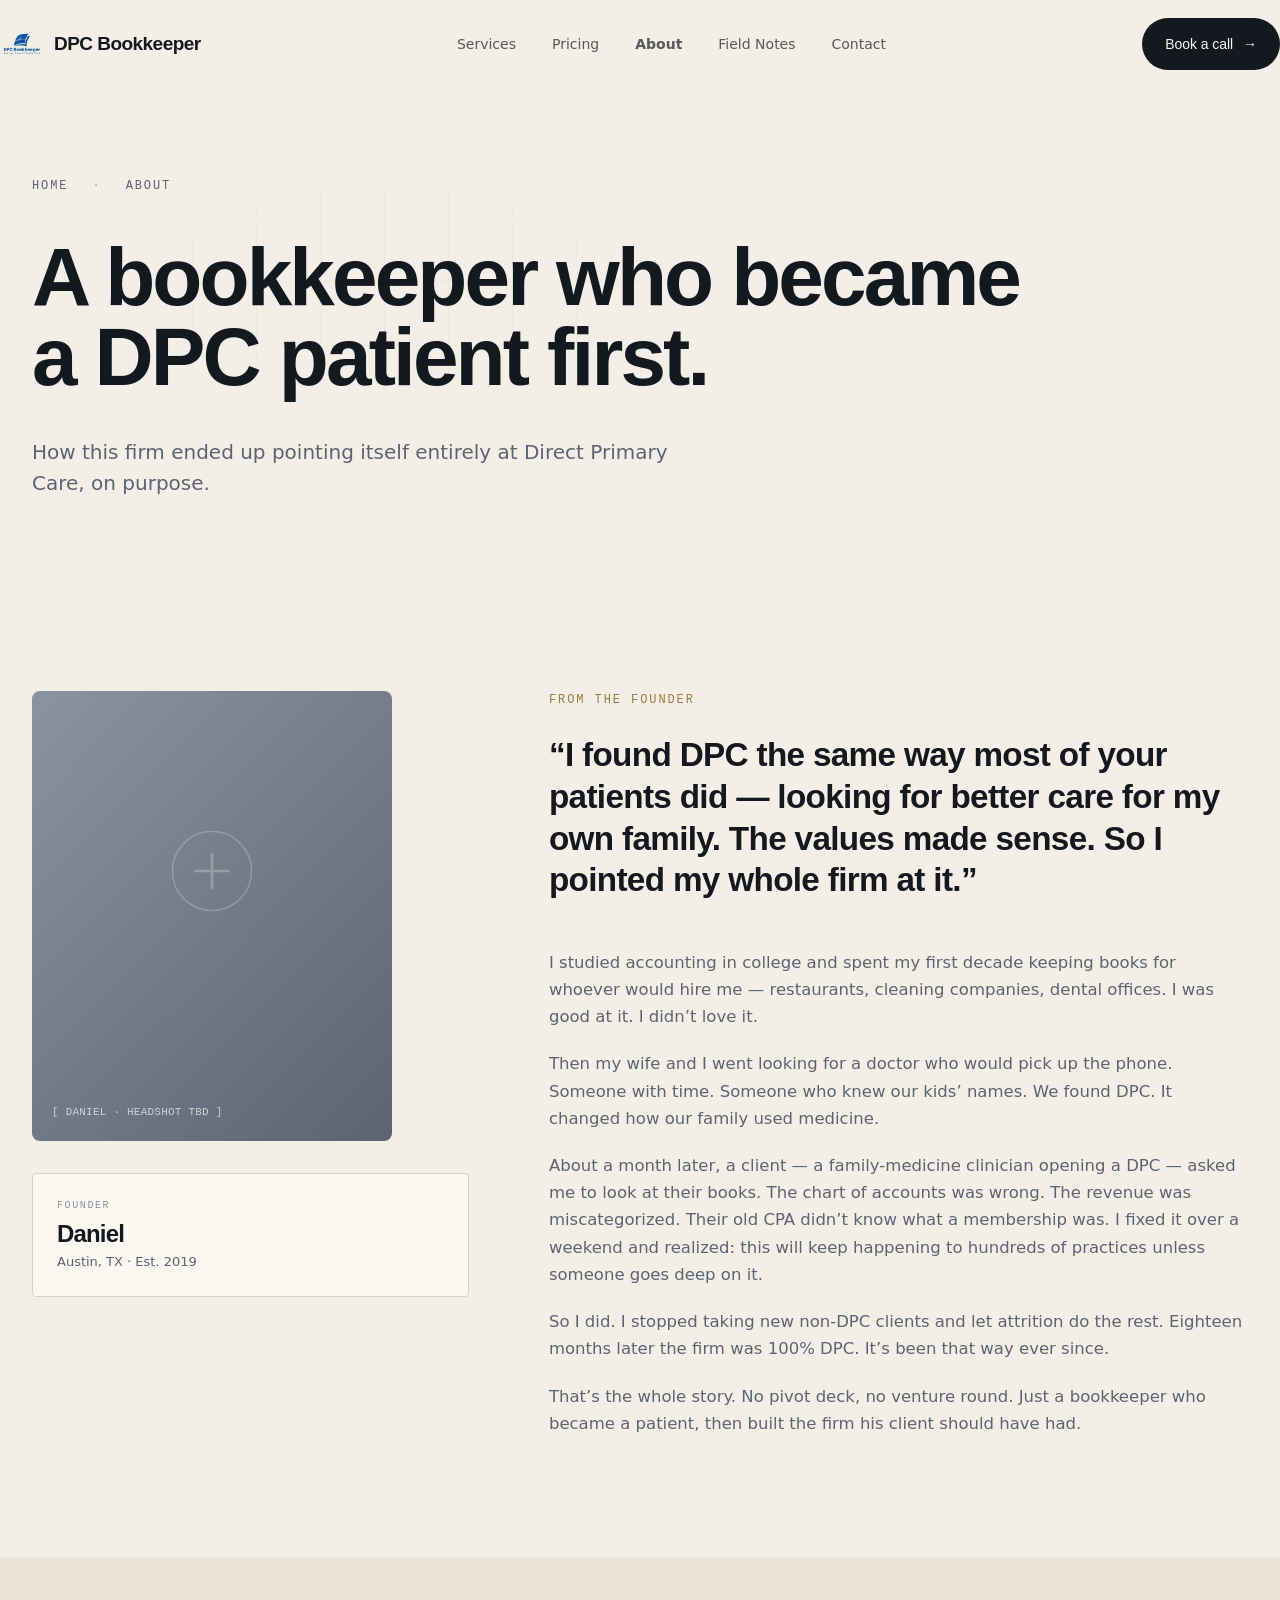
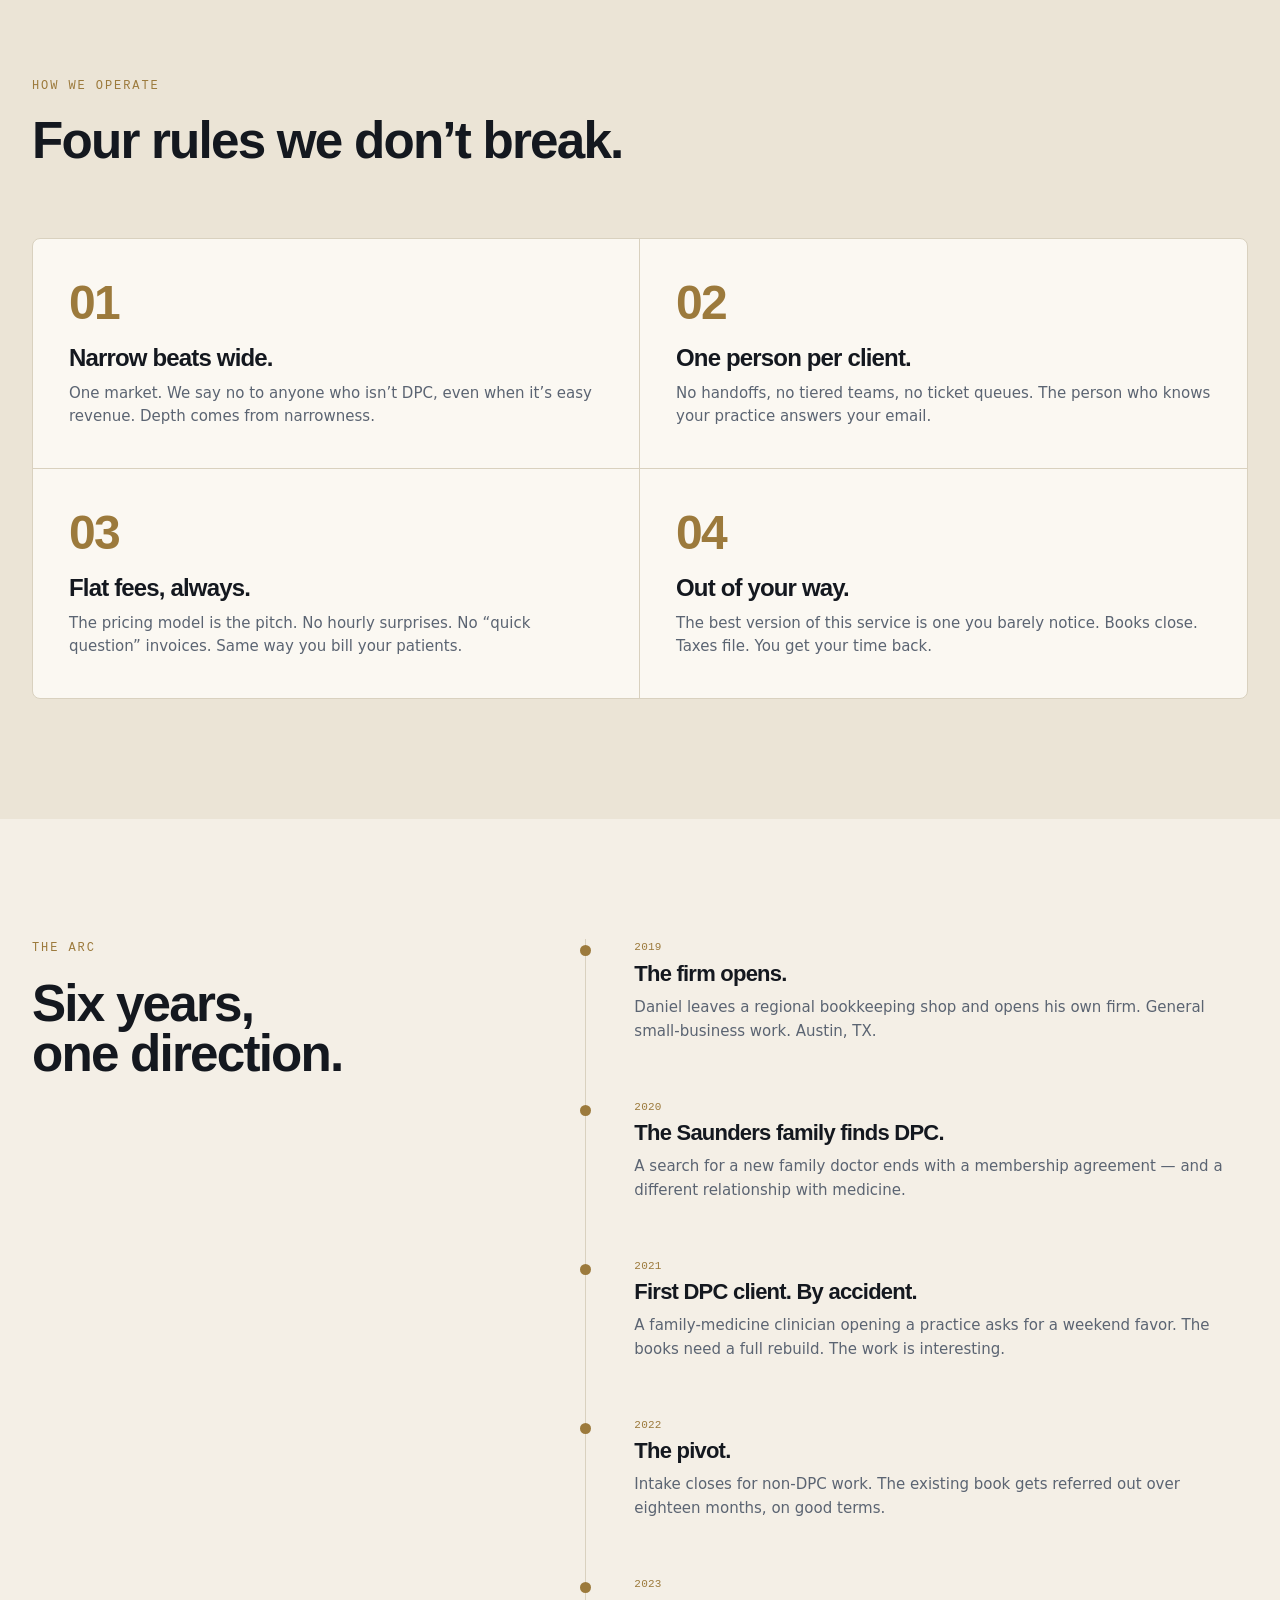
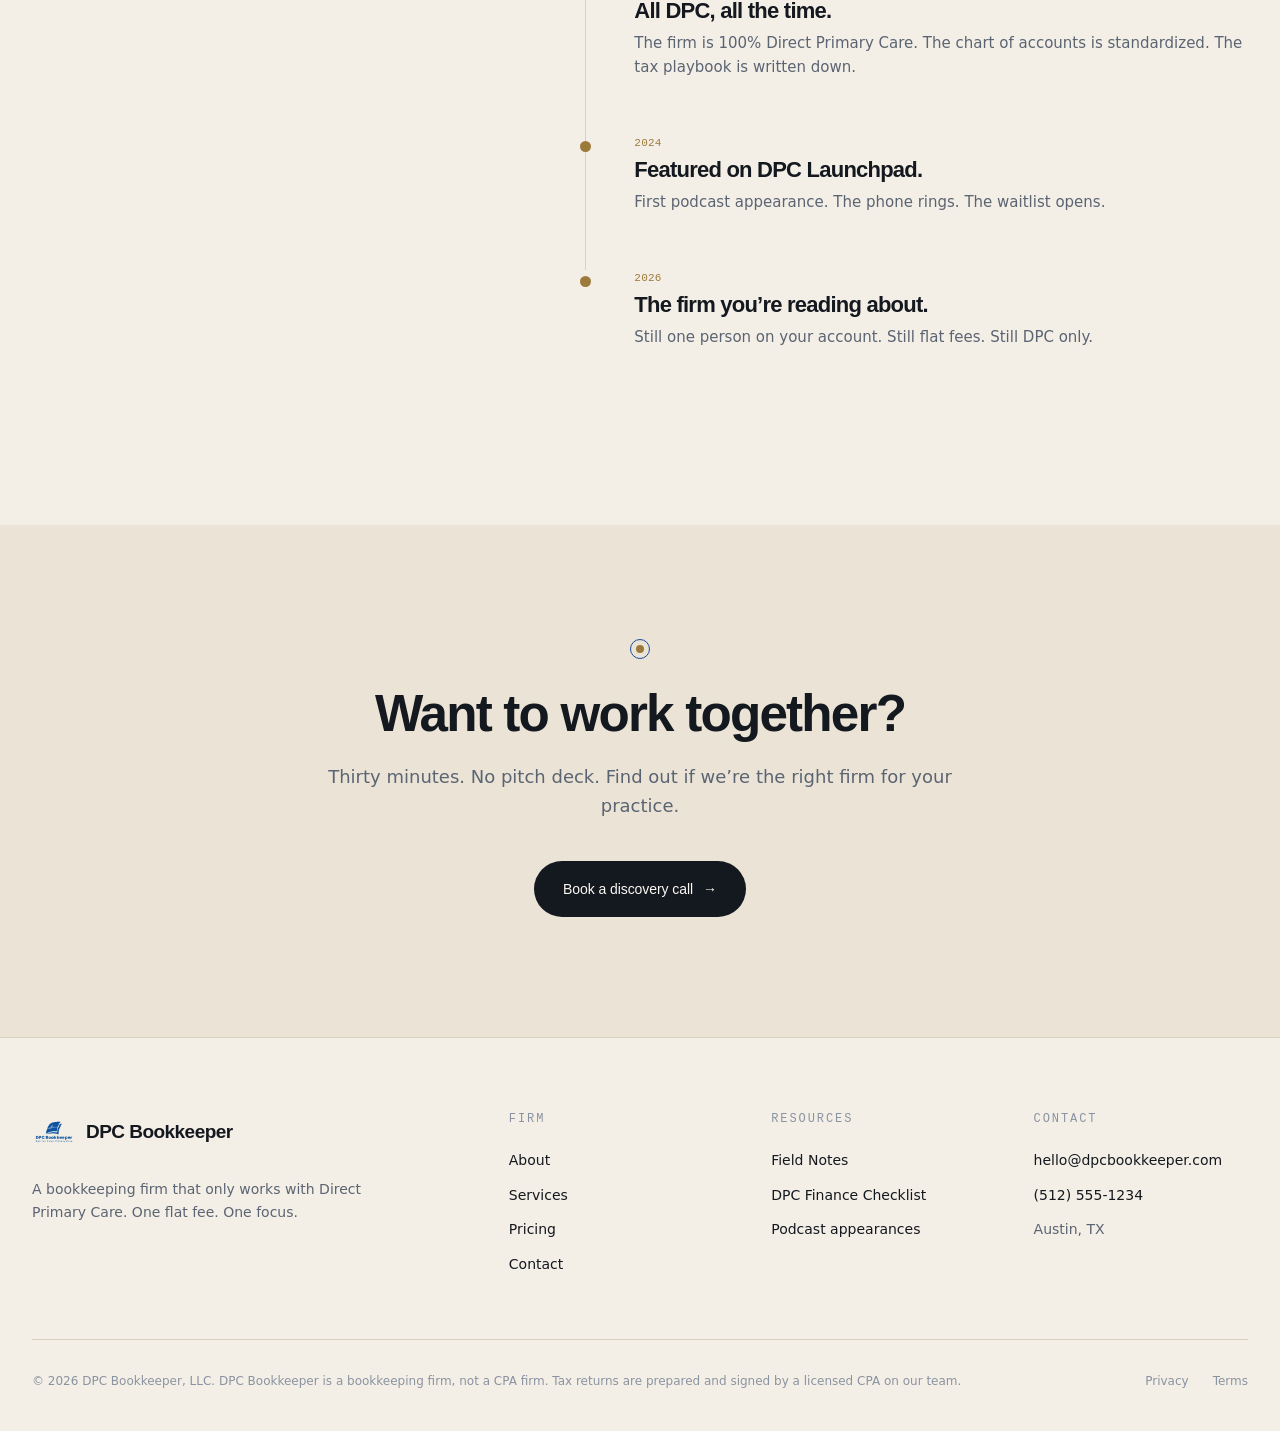
==== about.html @ 76f08635 "Add DPC Bookkeeper static site from Claude Design handoff Implements the design bundle for DPC Bookk" ====
<!DOCTYPE html>
<html lang="en">
<head>
<meta charset="UTF-8" />
<meta name="viewport" content="width=device-width, initial-scale=1" />
<title>About &middot; DPC Bookkeeper</title>
<link rel="stylesheet" href="styles.css?v=4" />
<link rel="icon" type="image/svg+xml" href="assets/favicon.svg" />
<style>
  .hero-grid-bg { position: absolute; inset: 0; background-image: linear-gradient(var(--safe-rule) 1px, transparent 1px), linear-gradient(90deg, var(--safe-rule) 1px, transparent 1px); background-size: 64px 64px; mask-image: radial-gradient(ellipse 60% 70% at 30% 40%, #000 0%, transparent 70%); -webkit-mask-image: radial-gradient(ellipse 60% 70% at 30% 40%, #000 0%, transparent 70%); opacity: .3; pointer-events: none; }
  .pulse-dot { display: inline-block; width: 8px; height: 8px; border-radius: 50%; background: #1D4DA0; position: relative; }
  .pulse-dot::after { content: ""; position: absolute; inset: -6px; border-radius: 50%; border: 1px solid #1D4DA0; animation: pulse 2.2s ease-out infinite; }
  @keyframes pulse { 0% { transform: scale(.5); opacity: 1; } 100% { transform: scale(1.6); opacity: 0; } }
  .portrait { aspect-ratio: 4/5; background: linear-gradient(135deg, #8A93A1 0%, #5B6472 100%); border-radius: var(--radius-md); position: relative; overflow: hidden; }
  .timeline-item { position: relative; padding-left: 48px; padding-bottom: 56px; border-left: 1px solid var(--safe-rule); }
  .timeline-item::before { content: ""; position: absolute; left: -6px; top: 6px; width: 11px; height: 11px; border-radius: 50%; background: var(--safe-brass); }
  .timeline-item:last-child { border-left: 1px solid transparent; }
  .float-slow { animation: floatSlow 8s ease-in-out infinite; }
  @keyframes floatSlow { 0%,100% { transform: translateY(0); } 50% { transform: translateY(-8px); } }
</style>
</head>
<body class="safe">
<div class="scroll-progress"></div>
<nav class="nav">
  <div class="container nav-inner">
    <a href="index.html" class="nav-logo">
      <img src="assets/logo-full-blue-transparent.png" alt="DPC Bookkeeper" style="width: 44px; height: 44px;" />
      <span style="font-size: 19px;">DPC Bookkeeper</span>
    </a>
    <div class="nav-links">
      <a href="services.html">Services</a>
      <a href="pricing.html">Pricing</a>
      <a href="about.html" style="color: var(--safe-ink); font-weight: 800;">About</a>
      <a href="blog.html">Field Notes</a>
      <a href="contact.html">Contact</a>
    </div>
    <a href="contact.html" class="btn btn-primary">Book a call<span class="arrow">&rarr;</span></a>
  </div>
</nav>

<section style="padding: 88px 0 72px; position: relative; overflow: hidden;">
  <div class="hero-grid-bg"></div>
  <div class="container" style="position: relative;">
    <div class="eyebrow fg-muted fade-up" style="margin-bottom: 40px; display: flex; gap: 14px; flex-wrap: wrap;">
      <a href="index.html">Home</a><span class="divider-dot"></span><span>About</span>
    </div>
    <h1 class="display fade-up d1" style="max-width: 1100px;">
      A bookkeeper who became<br/>
      a DPC patient first.
    </h1>
    <p class="fade-up d2 fg-muted" style="font-size: 20px; line-height: 1.55; margin-top: 40px; max-width: 640px;">
      How this firm ended up pointing itself entirely at Direct Primary Care, on purpose.
    </p>
  </div>
</section>

<!-- FOUNDER STORY -->
<section class="section">
  <div class="container">
    <div style="display: grid; grid-template-columns: 1fr 1.6fr; gap: 80px; align-items: start;">
      <div>
        <div class="portrait float-slow" style="max-width: 360px;">
          <svg viewBox="0 0 200 250" style="position: absolute; inset: 0; width: 100%; height: 100%; opacity: 0.3;">
            <path d="M100 90 L100 110 M90 100 L110 100" stroke="#EBE4D6" stroke-width="1.5"/>
            <circle cx="100" cy="100" r="22" fill="none" stroke="#EBE4D6" stroke-width="0.8"/>
          </svg>
          <div class="mono" style="position: absolute; bottom: 20px; left: 20px; color: var(--safe-paper); opacity: 0.7; font-size: 11px;">[ DANIEL &middot; HEADSHOT TBD ]</div>
        </div>
        <div style="margin-top: 32px; padding: 24px; background: var(--safe-paper); border: 1px solid var(--safe-rule); border-radius: var(--radius-sm);">
          <div class="mono fg-faint" style="font-size: 10px; letter-spacing: 0.16em; margin-bottom: 8px;">FOUNDER</div>
          <div class="display" style="font-size: 24px;">Daniel</div>
          <div class="fg-muted" style="font-size: 13px; margin-top: 6px;">Austin, TX &middot; Est. 2019</div>
        </div>
      </div>
      <div>
        <div class="eyebrow fg-brass" style="margin-bottom: 24px;">FROM THE FOUNDER</div>
        <p class="display" style="font-size: clamp(26px, 2.6vw, 36px); line-height: 1.25; letter-spacing: -0.02em;">
          &ldquo;I found DPC the same way most of your patients did &mdash; looking for better care for my own family. The values made sense. So I pointed my whole firm at it.&rdquo;
        </p>
        <div style="margin-top: 48px; font-size: 16.5px; line-height: 1.65; color: var(--safe-ink-3);">
          <p>I studied accounting in college and spent my first decade keeping books for whoever would hire me &mdash; restaurants, cleaning companies, dental offices. I was good at it. I didn&rsquo;t love it.</p>
          <p style="margin-top: 20px;">Then my wife and I went looking for a doctor who would pick up the phone. Someone with time. Someone who knew our kids&rsquo; names. We found DPC. It changed how our family used medicine.</p>
          <p style="margin-top: 20px;">About a month later, a client &mdash; a family-medicine clinician opening a DPC &mdash; asked me to look at their books. The chart of accounts was wrong. The revenue was miscategorized. Their old CPA didn&rsquo;t know what a membership was. I fixed it over a weekend and realized: this will keep happening to hundreds of practices unless someone goes deep on it.</p>
          <p style="margin-top: 20px;">So I did. I stopped taking new non-DPC clients and let attrition do the rest. Eighteen months later the firm was 100% DPC. It&rsquo;s been that way ever since.</p>
          <p style="margin-top: 20px;">That&rsquo;s the whole story. No pivot deck, no venture round. Just a bookkeeper who became a patient, then built the firm his client should have had.</p>
        </div>
      </div>
    </div>
  </div>
</section>

<!-- VALUES -->
<section class="section bg-alt">
  <div class="container">
    <div style="margin-bottom: 72px;">
      <div class="eyebrow fg-brass" style="margin-bottom: 20px;">HOW WE OPERATE</div>
      <h2 class="display" style="max-width: 840px;">Four rules we don&rsquo;t break.</h2>
    </div>
    <div style="display: grid; grid-template-columns: repeat(2, 1fr); gap: 0; border: 1px solid var(--safe-rule); border-radius: var(--radius-md); overflow: hidden; background: var(--safe-paper);">
      <div style="padding: 40px 36px; border-right: 1px solid var(--safe-rule); border-bottom: 1px solid var(--safe-rule);">
        <div class="display" style="font-size: 48px; color: var(--safe-brass);">01</div>
        <h3 class="display" style="font-size: 24px; margin-top: 20px;">Narrow beats wide.</h3>
        <p class="fg-muted" style="font-size: 15px; margin-top: 12px; line-height: 1.55;">One market. We say no to anyone who isn&rsquo;t DPC, even when it&rsquo;s easy revenue. Depth comes from narrowness.</p>
      </div>
      <div style="padding: 40px 36px; border-bottom: 1px solid var(--safe-rule);">
        <div class="display" style="font-size: 48px; color: var(--safe-brass);">02</div>
        <h3 class="display" style="font-size: 24px; margin-top: 20px;">One person per client.</h3>
        <p class="fg-muted" style="font-size: 15px; margin-top: 12px; line-height: 1.55;">No handoffs, no tiered teams, no ticket queues. The person who knows your practice answers your email.</p>
      </div>
      <div style="padding: 40px 36px; border-right: 1px solid var(--safe-rule);">
        <div class="display" style="font-size: 48px; color: var(--safe-brass);">03</div>
        <h3 class="display" style="font-size: 24px; margin-top: 20px;">Flat fees, always.</h3>
        <p class="fg-muted" style="font-size: 15px; margin-top: 12px; line-height: 1.55;">The pricing model is the pitch. No hourly surprises. No &ldquo;quick question&rdquo; invoices. Same way you bill your patients.</p>
      </div>
      <div style="padding: 40px 36px;">
        <div class="display" style="font-size: 48px; color: var(--safe-brass);">04</div>
        <h3 class="display" style="font-size: 24px; margin-top: 20px;">Out of your way.</h3>
        <p class="fg-muted" style="font-size: 15px; margin-top: 12px; line-height: 1.55;">The best version of this service is one you barely notice. Books close. Taxes file. You get your time back.</p>
      </div>
    </div>
  </div>
</section>

<!-- TIMELINE -->
<section class="section">
  <div class="container">
    <div style="display: grid; grid-template-columns: 1fr 1.4fr; gap: 80px; align-items: start;">
      <div>
        <div class="eyebrow fg-brass" style="margin-bottom: 20px;">THE ARC</div>
        <h2 class="display">Six years,<br/>one direction.</h2>
      </div>
      <div>
        <div class="timeline-item">
          <div class="mono fg-brass" style="font-size: 11px;">2019</div>
          <h3 class="display" style="font-size: 22px; margin-top: 6px;">The firm opens.</h3>
          <p class="fg-muted" style="font-size: 15px; margin-top: 10px;">Daniel leaves a regional bookkeeping shop and opens his own firm. General small-business work. Austin, TX.</p>
        </div>
        <div class="timeline-item">
          <div class="mono fg-brass" style="font-size: 11px;">2020</div>
          <h3 class="display" style="font-size: 22px; margin-top: 6px;">The Saunders family finds DPC.</h3>
          <p class="fg-muted" style="font-size: 15px; margin-top: 10px;">A search for a new family doctor ends with a membership agreement &mdash; and a different relationship with medicine.</p>
        </div>
        <div class="timeline-item">
          <div class="mono fg-brass" style="font-size: 11px;">2021</div>
          <h3 class="display" style="font-size: 22px; margin-top: 6px;">First DPC client. By accident.</h3>
          <p class="fg-muted" style="font-size: 15px; margin-top: 10px;">A family-medicine clinician opening a practice asks for a weekend favor. The books need a full rebuild. The work is interesting.</p>
        </div>
        <div class="timeline-item">
          <div class="mono fg-brass" style="font-size: 11px;">2022</div>
          <h3 class="display" style="font-size: 22px; margin-top: 6px;">The pivot.</h3>
          <p class="fg-muted" style="font-size: 15px; margin-top: 10px;">Intake closes for non-DPC work. The existing book gets referred out over eighteen months, on good terms.</p>
        </div>
        <div class="timeline-item">
          <div class="mono fg-brass" style="font-size: 11px;">2023</div>
          <h3 class="display" style="font-size: 22px; margin-top: 6px;">All DPC, all the time.</h3>
          <p class="fg-muted" style="font-size: 15px; margin-top: 10px;">The firm is 100% Direct Primary Care. The chart of accounts is standardized. The tax playbook is written down.</p>
        </div>
        <div class="timeline-item">
          <div class="mono fg-brass" style="font-size: 11px;">2024</div>
          <h3 class="display" style="font-size: 22px; margin-top: 6px;">Featured on DPC Launchpad.</h3>
          <p class="fg-muted" style="font-size: 15px; margin-top: 10px;">First podcast appearance. The phone rings. The waitlist opens.</p>
        </div>
        <div class="timeline-item">
          <div class="mono fg-brass" style="font-size: 11px;">2026</div>
          <h3 class="display" style="font-size: 22px; margin-top: 6px;">The firm you&rsquo;re reading about.</h3>
          <p class="fg-muted" style="font-size: 15px; margin-top: 10px;">Still one person on your account. Still flat fees. Still DPC only.</p>
        </div>
      </div>
    </div>
  </div>
</section>

<!-- CTA -->
<section class="section bg-alt">
  <div class="container" style="text-align: center; max-width: 760px; margin: 0 auto;">
    <div class="pulse-dot" style="background: var(--safe-brass); margin: 0 auto 28px;"></div>
    <h2 class="display">Want to work together?</h2>
    <p class="fg-muted" style="font-size: 18px; margin-top: 24px;">Thirty minutes. No pitch deck. Find out if we&rsquo;re the right firm for your practice.</p>
    <div style="margin-top: 40px;"><a href="contact.html" class="btn btn-primary" style="padding: 16px 28px;">Book a discovery call<span class="arrow">&rarr;</span></a></div>
  </div>
</section>

<footer class="footer">
  <div class="container">
    <div style="display: grid; grid-template-columns: 2fr 1fr 1fr 1fr; gap: 48px; margin-bottom: 64px;">
      <div>
        <div class="nav-logo" style="margin-bottom: 24px;"><img src="assets/logo-full-blue-transparent.png" alt="" style="width: 44px; height: 44px;" /><span style="font-size: 19px;">DPC Bookkeeper</span></div>
        <p class="fg-muted" style="max-width: 360px; font-size: 14px;">A bookkeeping firm that only works with Direct Primary Care. One flat fee. One focus.</p>
      </div>
      <div><div class="eyebrow fg-faint" style="margin-bottom: 20px;">FIRM</div><div class="stack gap-12" style="font-size: 14px;"><a href="about.html">About</a><a href="services.html">Services</a><a href="pricing.html">Pricing</a><a href="contact.html">Contact</a></div></div>
      <div><div class="eyebrow fg-faint" style="margin-bottom: 20px;">RESOURCES</div><div class="stack gap-12" style="font-size: 14px;"><a href="blog.html">Field Notes</a><a href="index.html#lead-magnet">DPC Finance Checklist</a><a href="#">Podcast appearances</a></div></div>
      <div><div class="eyebrow fg-faint" style="margin-bottom: 20px;">CONTACT</div><div class="stack gap-12" style="font-size: 14px;"><a href="mailto:hello@dpcbookkeeper.com">hello@dpcbookkeeper.com</a><a href="tel:+15125551234">(512) 555-1234</a><span class="fg-muted">Austin, TX</span></div></div>
    </div>
    <div style="display: flex; justify-content: space-between; padding-top: 32px; border-top: 1px solid var(--safe-rule); font-size: 12px; flex-wrap: wrap; gap: 16px;" class="fg-faint">
      <div>&copy; 2026 DPC Bookkeeper, LLC. DPC Bookkeeper is a bookkeeping firm, not a CPA firm. Tax returns are prepared and signed by a licensed CPA on our team.</div>
      <div class="row gap-24"><a href="#">Privacy</a><a href="#">Terms</a></div>
    </div>
  </div>
</footer>
<script src="site.js"></script>
</body>
</html>
---- styles.css ----
/* =========================================================
   DPC Bookkeeper — shared styles
   Two themes: .safe (cream + ink) and .bold (dark + brass)
   ========================================================= */

@font-face {
  font-family: 'Poppins';
  src: url('fonts/Poppins-Regular.ttf') format('truetype');
  font-weight: 400;
  font-style: normal;
  font-display: swap;
}
@font-face {
  font-family: 'Poppins';
  src: url('fonts/Poppins-ExtraBold.ttf') format('truetype');
  font-weight: 800;
  font-style: normal;
  font-display: swap;
}

@import url('https://fonts.googleapis.com/css2?family=Fraunces:ital,opsz,wght@0,9..144,300..700;1,9..144,300..600&family=JetBrains+Mono:wght@400;500&display=swap');

:root {
  /* ---- SAFE (cream & ink) ---- */
  --safe-bg:        #F4EFE6;
  --safe-bg-alt:    #EBE4D6;
  --safe-paper:     #FBF8F2;
  --safe-ink:       #14181F;
  --safe-ink-2:     #2D3440;
  --safe-ink-3:     #5B6472;
  --safe-ink-4:     #8A93A1;
  --safe-rule:      #D9D1BF;
  --safe-brass:     #9C7A3C;
  --safe-brass-dk:  #7B5E2A;
  --safe-blue:      #1D4DA0;   /* logo blue, used sparingly */

  /* ---- BOLD (dark ink + brass) ---- */
  --bold-bg:        #0E1117;
  --bold-bg-alt:    #161A22;
  --bold-paper:     #1C212B;
  --bold-fg:        #EDE8DC;
  --bold-fg-2:      #B9B2A0;
  --bold-fg-3:      #7A7568;
  --bold-fg-4:      #4A4739;
  --bold-rule:      #2A2F3A;
  --bold-brass:     #C9A961;
  --bold-brass-br:  #E0C989;

  --radius-sm: 4px;
  --radius-md: 8px;
  --radius-lg: 14px;

  --shadow-sm: 0 2px 8px rgba(20, 24, 31, 0.06);
  --shadow-md: 0 8px 24px rgba(20, 24, 31, 0.08);
  --shadow-lg: 0 20px 60px rgba(20, 24, 31, 0.12);

  --ease: cubic-bezier(.22, .61, .36, 1);
}

/* ---------- Reset ---------- */
*, *::before, *::after { box-sizing: border-box; }
html, body { margin: 0; padding: 0; }
html { scroll-behavior: smooth; }
body {
  font-family: 'Poppins', ui-sans-serif, system-ui, -apple-system, sans-serif;
  font-weight: 400;
  font-size: 16px;
  line-height: 1.6;
  -webkit-font-smoothing: antialiased;
  -moz-osx-font-smoothing: grayscale;
  text-rendering: optimizeLegibility;
}
img { max-width: 100%; display: block; }
button { font: inherit; cursor: pointer; border: none; background: none; color: inherit; }
a { color: inherit; text-decoration: none; }

/* ---------- Themes ---------- */
body.safe { background: var(--safe-bg); color: var(--safe-ink); }
.safe .bg-paper { background: var(--safe-paper); }
.safe .bg-alt   { background: var(--safe-bg-alt); }
.safe .bg-ink   { background: var(--safe-ink); color: var(--safe-paper); }
.safe .fg-muted { color: var(--safe-ink-3); }
.safe .fg-faint { color: var(--safe-ink-4); }
.safe .fg-brass { color: var(--safe-brass); }
.safe .fg-blue  { color: var(--safe-blue); }
.safe .rule { border-color: var(--safe-rule); }
.safe hr { border: none; border-top: 1px solid var(--safe-rule); margin: 0; }

body.bold { background: var(--bold-bg); color: var(--bold-fg); }
.bold .bg-paper { background: var(--bold-paper); }
.bold .bg-alt   { background: var(--bold-bg-alt); }
.bold .bg-ink   { background: var(--bold-fg); color: var(--bold-bg); }
.bold .fg-muted { color: var(--bold-fg-2); }
.bold .fg-faint { color: var(--bold-fg-3); }
.bold .fg-brass { color: var(--bold-brass); }
.bold .rule { border-color: var(--bold-rule); }
.bold hr { border: none; border-top: 1px solid var(--bold-rule); margin: 0; }

/* ---------- Typography ---------- */
.display {
  font-family: 'Poppins', sans-serif;
  font-weight: 800;
  letter-spacing: -0.035em;
  line-height: 0.98;
}
.serif-accent {
  font-family: 'Fraunces', Georgia, serif;
  font-weight: 300;
  font-style: italic;
  letter-spacing: -0.02em;
}
.mono {
  font-family: 'JetBrains Mono', ui-monospace, monospace;
  font-weight: 500;
  letter-spacing: 0.02em;
}
.eyebrow {
  font-family: 'JetBrains Mono', ui-monospace, monospace;
  font-weight: 500;
  font-size: 12px;
  letter-spacing: 0.16em;
  text-transform: uppercase;
}

h1, h2, h3, h4, h5 { margin: 0; font-family: 'Poppins', sans-serif; font-weight: 800; letter-spacing: -0.035em; }
h1 { font-size: clamp(48px, 6.4vw, 96px); line-height: 0.95; }
h2 { font-size: clamp(34px, 4vw, 60px); line-height: 1; letter-spacing: -0.03em; }
h3 { font-size: clamp(22px, 2.2vw, 32px); line-height: 1.1; letter-spacing: -0.025em; }
h4 { font-size: 18px; font-weight: 800; letter-spacing: -0.02em; }
h5 { font-size: 14px; font-weight: 800; letter-spacing: -0.01em; text-transform: uppercase; }
p  { margin: 0; }

.italic-accent {
  font-family: 'Fraunces', Georgia, serif;
  font-style: italic;
  font-weight: 300;
  letter-spacing: -0.02em;
}

/* ---------- Layout ---------- */
.container { width: 100%; max-width: 1280px; margin: 0 auto; padding: 0 32px; }
.container-wide { width: 100%; max-width: 1440px; margin: 0 auto; padding: 0 40px; }
.container-narrow { width: 100%; max-width: 800px; margin: 0 auto; padding: 0 32px; }
@media (max-width: 720px) {
  .container, .container-wide, .container-narrow { padding: 0 20px; }
}

/* ---------- Nav ---------- */
.nav {
  position: sticky;
  top: 0;
  z-index: 50;
  backdrop-filter: blur(14px);
  -webkit-backdrop-filter: blur(14px);
  border-bottom: 1px solid transparent;
  transition: background .3s var(--ease), border-color .3s var(--ease);
}
.safe .nav { background: rgba(244, 239, 230, 0.85); }
.bold .nav { background: rgba(14, 17, 23, 0.78); }
.nav.scrolled { border-bottom-color: var(--safe-rule); }
.bold .nav.scrolled { border-bottom-color: var(--bold-rule); }
.nav-inner {
  display: flex;
  align-items: center;
  justify-content: space-between;
  padding: 18px 0;
  gap: 48px;
}
.nav-logo {
  display: flex;
  align-items: center;
  gap: 10px;
  font-family: 'Poppins', sans-serif;
  font-weight: 800;
  font-size: 18px;
  letter-spacing: -0.03em;
  white-space: nowrap;
  flex-shrink: 0;
}
.nav-logo img { width: 32px; height: 32px; object-fit: contain; flex-shrink: 0; }
.nav-links {
  display: flex;
  align-items: center;
  gap: 36px;
  font-size: 14px;
  font-weight: 400;
}
.nav-links a { opacity: 0.7; transition: opacity .2s var(--ease); }
.nav-links a:hover,
.nav-links a.active { opacity: 1; }
@media (max-width: 860px) {
  .nav-links { display: none; }
}

/* ---------- Buttons ---------- */
.btn {
  display: inline-flex;
  align-items: center;
  gap: 10px;
  padding: 14px 22px;
  border-radius: 999px;
  font-family: 'Poppins', sans-serif;
  font-size: 14px;
  font-weight: 400;
  letter-spacing: -0.005em;
  transition: transform .15s var(--ease), background .2s var(--ease), color .2s var(--ease), border-color .2s var(--ease);
  border: 1px solid transparent;
  white-space: nowrap;
}
.btn:active { transform: translateY(1px); }
.btn .arrow { transition: transform .25s var(--ease); display: inline-block; }
.btn:hover .arrow { transform: translateX(4px); }

.safe .btn-primary { background: var(--safe-ink); color: var(--safe-paper); }
.safe .btn-primary:hover { background: var(--safe-ink-2); }
.safe .btn-secondary { border-color: var(--safe-ink); color: var(--safe-ink); }
.safe .btn-secondary:hover { background: var(--safe-ink); color: var(--safe-paper); }
.safe .btn-ghost { color: var(--safe-ink); }
.safe .btn-ghost:hover { background: var(--safe-bg-alt); }
.safe .btn-brass { background: var(--safe-brass); color: var(--safe-paper); }
.safe .btn-brass:hover { background: var(--safe-brass-dk); }

.bold .btn-primary { background: var(--bold-brass); color: var(--bold-bg); }
.bold .btn-primary:hover { background: var(--bold-brass-br); }
.bold .btn-secondary { border-color: var(--bold-fg-2); color: var(--bold-fg); }
.bold .btn-secondary:hover { border-color: var(--bold-brass); color: var(--bold-brass); }
.bold .btn-ghost { color: var(--bold-fg); }
.bold .btn-ghost:hover { background: var(--bold-bg-alt); }

/* ---------- Utility ---------- */
.stack { display: flex; flex-direction: column; }
.row   { display: flex; flex-direction: row; }
.gap-8  { gap: 8px; }
.gap-12 { gap: 12px; }
.gap-16 { gap: 16px; }
.gap-20 { gap: 20px; }
.gap-24 { gap: 24px; }
.gap-32 { gap: 32px; }
.gap-48 { gap: 48px; }
.gap-64 { gap: 64px; }

.section { padding: 120px 0; }
.section-sm { padding: 72px 0; }
@media (max-width: 720px) {
  .section { padding: 72px 0; }
  .section-sm { padding: 48px 0; }
}

.divider-dot::before {
  content: '·';
  margin: 0 10px;
  opacity: .5;
}

/* ---------- Cards ---------- */
.card {
  border-radius: var(--radius-md);
  padding: 28px;
  transition: transform .25s var(--ease), box-shadow .25s var(--ease);
}
.safe .card { background: var(--safe-paper); border: 1px solid var(--safe-rule); }
.safe .card:hover { box-shadow: var(--shadow-md); }
.bold .card { background: var(--bold-bg-alt); border: 1px solid var(--bold-rule); }
.bold .card:hover { border-color: var(--bold-brass); }

/* ---------- Marquee ---------- */
.marquee {
  overflow: hidden;
  mask-image: linear-gradient(90deg, transparent, #000 10%, #000 90%, transparent);
  -webkit-mask-image: linear-gradient(90deg, transparent, #000 10%, #000 90%, transparent);
}
.marquee-track {
  display: flex;
  gap: 64px;
  align-items: center;
  animation: marquee 40s linear infinite;
  width: max-content;
}
@keyframes marquee {
  from { transform: translateX(0); }
  to   { transform: translateX(-50%); }
}

/* ---------- Footer ---------- */
.footer {
  padding: 72px 0 40px;
  border-top: 1px solid;
}
.safe .footer { border-color: var(--safe-rule); background: var(--safe-bg); }
.bold .footer { border-color: var(--bold-rule); background: var(--bold-bg); }

/* ---------- Forms ---------- */
.input {
  width: 100%;
  padding: 14px 16px;
  font: inherit;
  font-family: 'Poppins', sans-serif;
  font-size: 15px;
  font-weight: 400;
  border-radius: var(--radius-sm);
  border: 1px solid;
  background: transparent;
  transition: border-color .2s var(--ease);
}
.safe .input { border-color: var(--safe-rule); color: var(--safe-ink); }
.safe .input:focus { outline: none; border-color: var(--safe-ink); }
.bold .input { border-color: var(--bold-rule); color: var(--bold-fg); }
.bold .input:focus { outline: none; border-color: var(--bold-brass); }

/* ---------- Scroll progress ---------- */
.scroll-progress {
  position: fixed;
  top: 0; left: 0;
  height: 2px;
  background: var(--safe-brass);
  width: 0;
  z-index: 100;
}
.bold .scroll-progress { background: var(--bold-brass); }

/* ---------- Tiny fade-up (CSS-driven, no JS) ---------- */
.fade-up {
  animation: fadeUp .9s var(--ease) both;
}
.fade-up.d1 { animation-delay: .08s; }
.fade-up.d2 { animation-delay: .16s; }
.fade-up.d3 { animation-delay: .24s; }
.fade-up.d4 { animation-delay: .32s; }
@keyframes fadeUp {
  from { opacity: 0; transform: translateY(12px); }
  to   { opacity: 1; transform: none; }
}

/* ---------- Pills ---------- */
.pill {
  display: inline-flex;
  align-items: center;
  gap: 8px;
  padding: 6px 12px;
  border-radius: 999px;
  font-size: 12px;
  font-weight: 400;
  letter-spacing: 0;
}
.safe .pill { background: var(--safe-bg-alt); color: var(--safe-ink-2); }
.bold .pill { background: var(--bold-bg-alt); color: var(--bold-fg-2); border: 1px solid var(--bold-rule); }
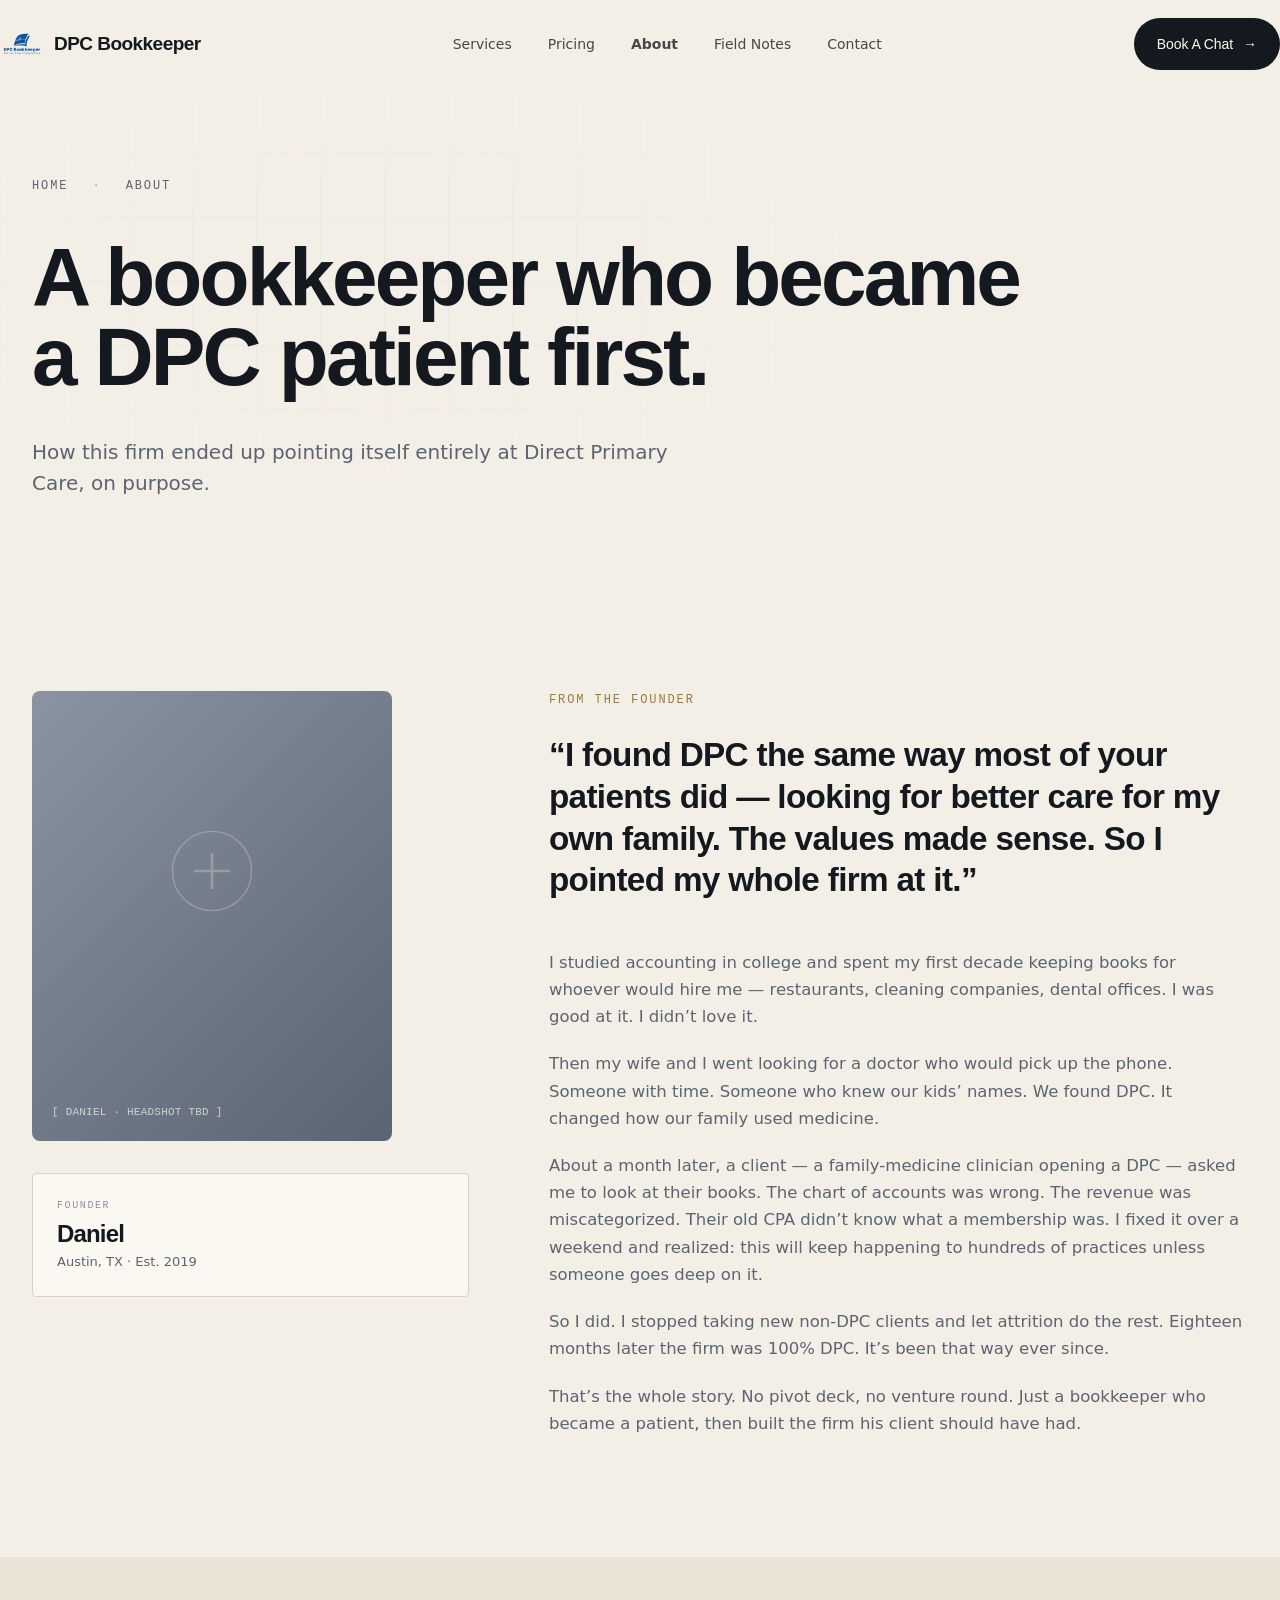
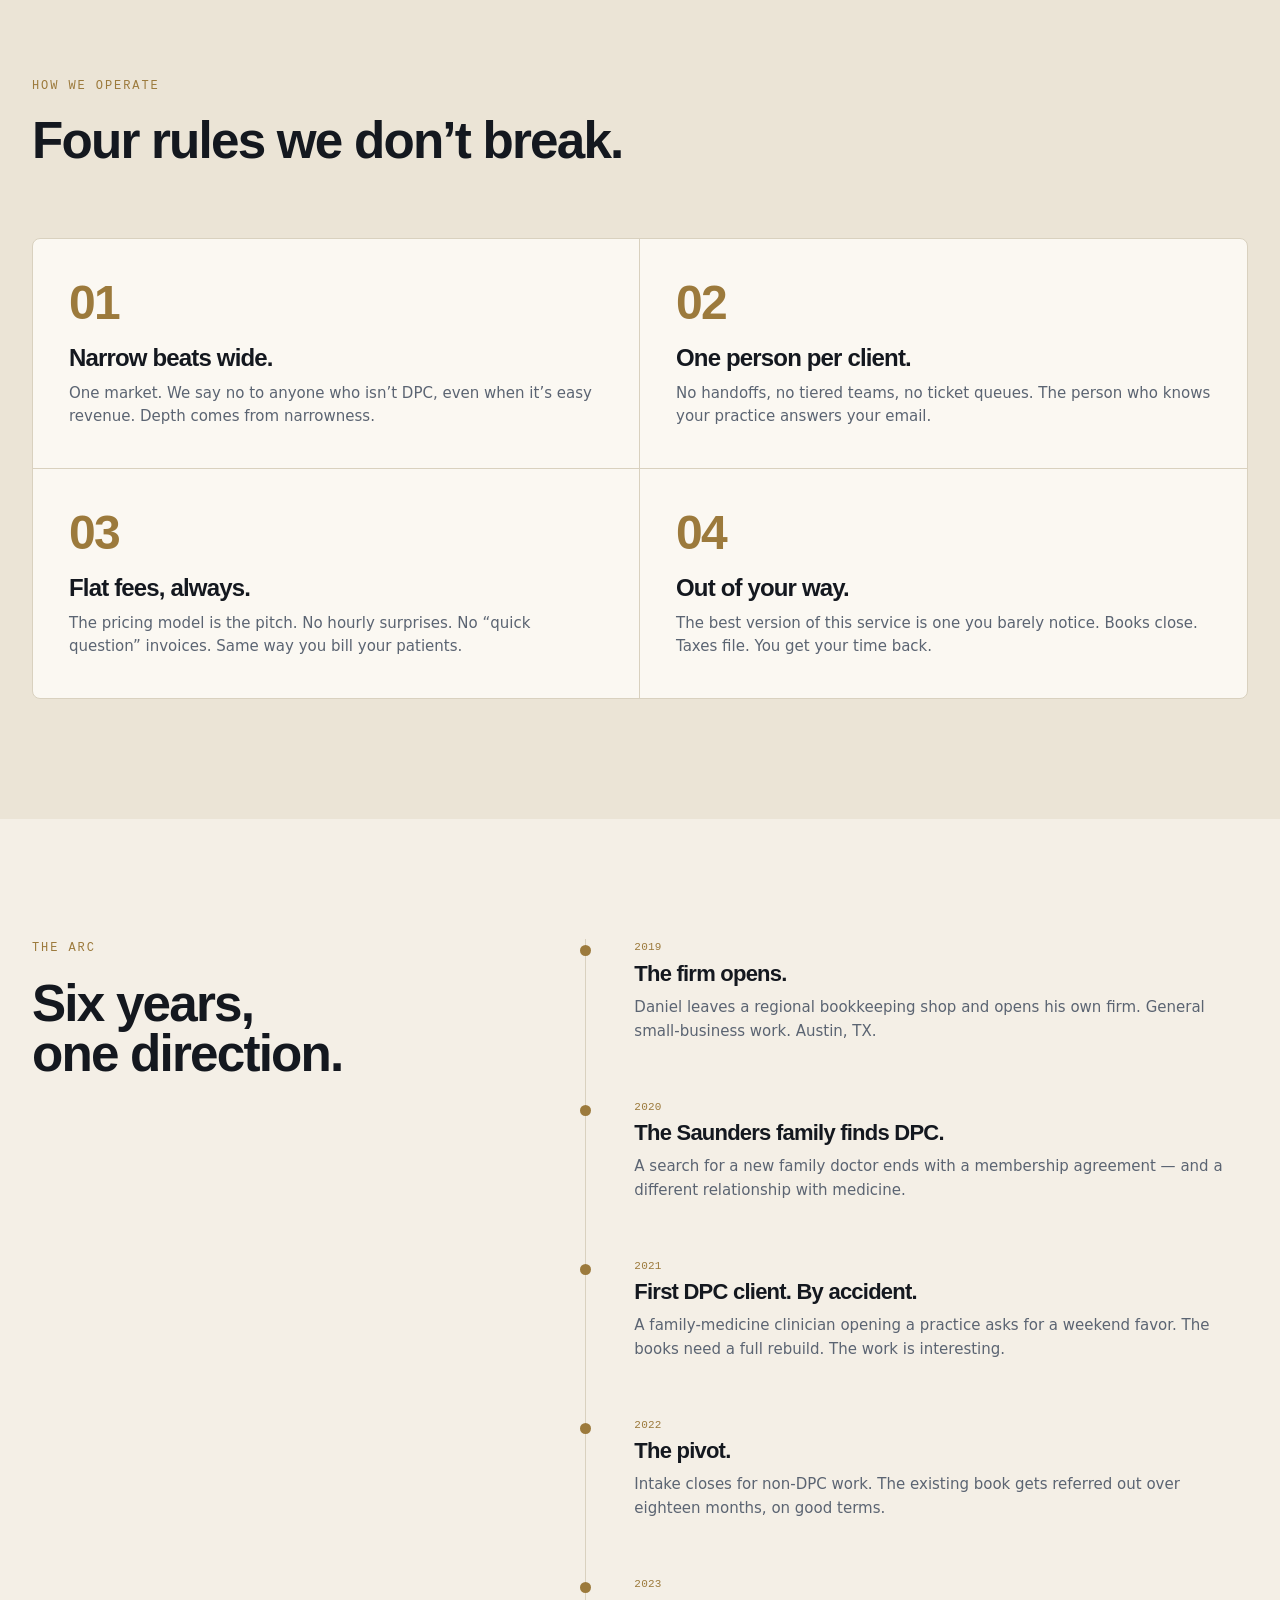
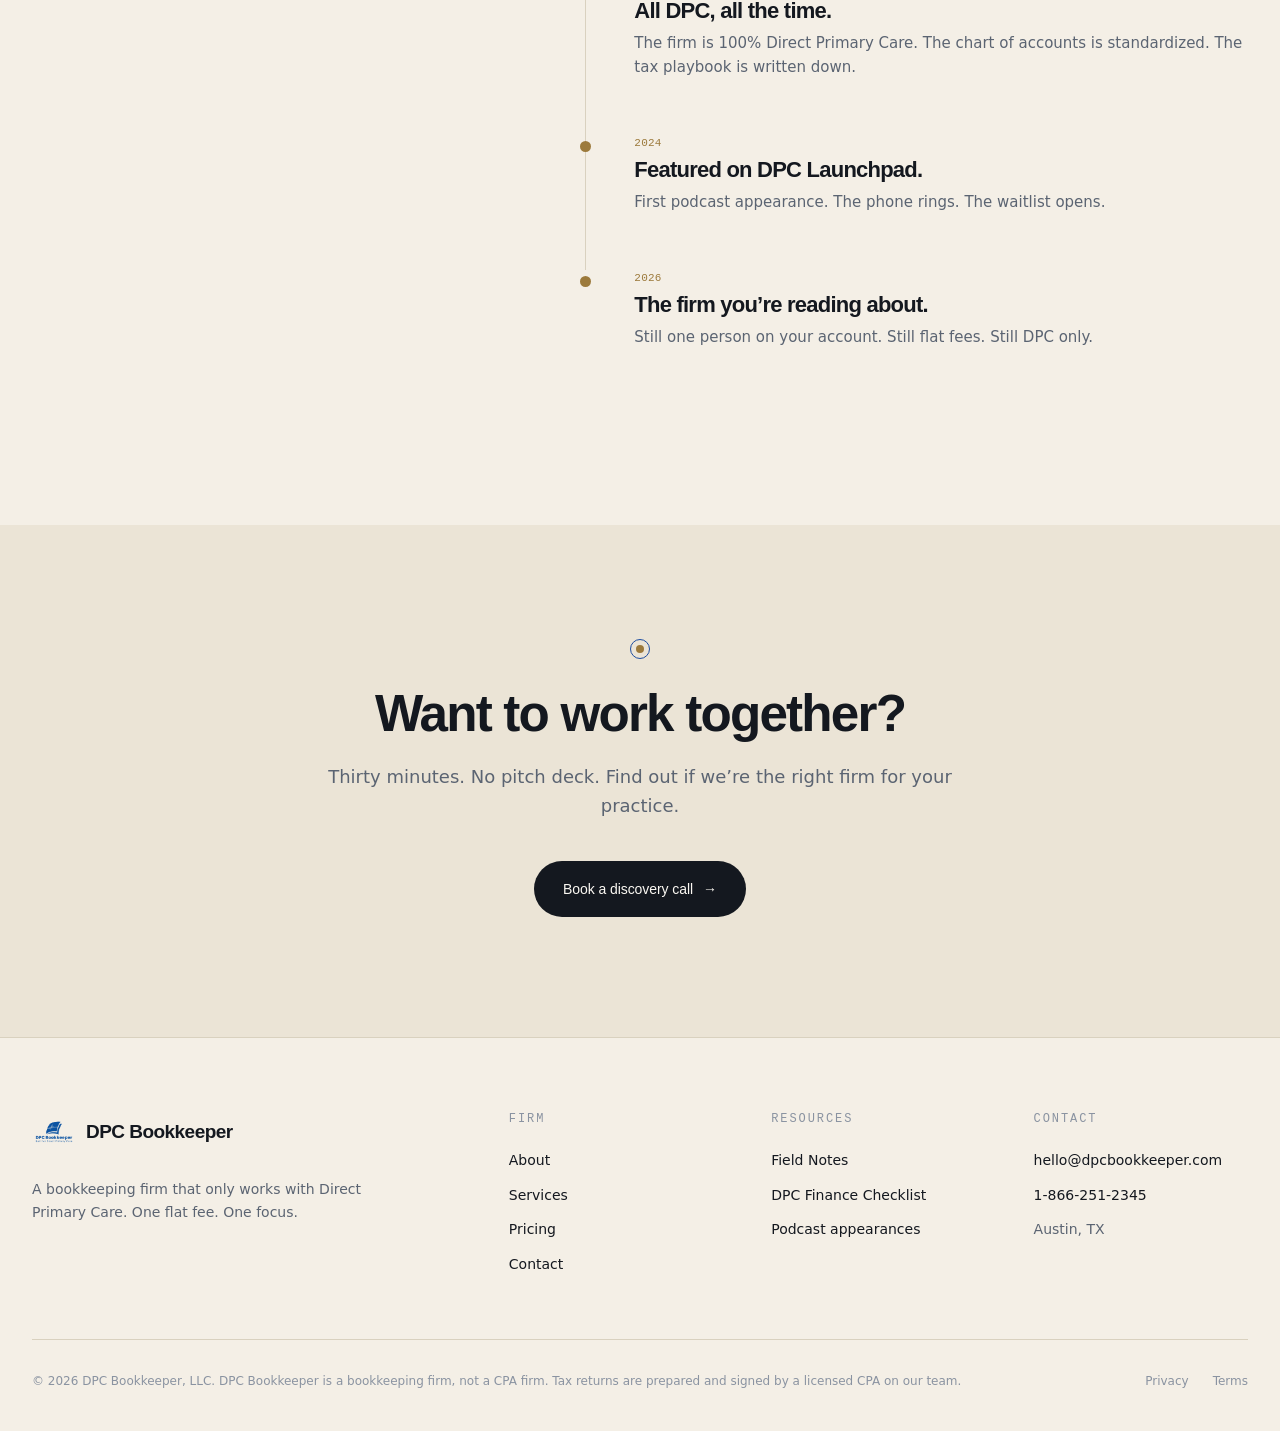
==== commit 3f7eea53: "Update from v2 design bundle: plain-spoken copy, photo, responsive - Plain-spoken copy pass across a" ====
--- a/about.html
+++ b/about.html
@@ -4,7 +4,7 @@
 <meta charset="UTF-8" />
 <meta name="viewport" content="width=device-width, initial-scale=1" />
 <title>About &middot; DPC Bookkeeper</title>
-<link rel="stylesheet" href="styles.css?v=4" />
+<link rel="stylesheet" href="styles.css?v=6" />
 <link rel="icon" type="image/svg+xml" href="assets/favicon.svg" />
 <style>
   .hero-grid-bg { position: absolute; inset: 0; background-image: linear-gradient(var(--safe-rule) 1px, transparent 1px), linear-gradient(90deg, var(--safe-rule) 1px, transparent 1px); background-size: 64px 64px; mask-image: radial-gradient(ellipse 60% 70% at 30% 40%, #000 0%, transparent 70%); -webkit-mask-image: radial-gradient(ellipse 60% 70% at 30% 40%, #000 0%, transparent 70%); opacity: .3; pointer-events: none; }
@@ -34,7 +34,7 @@
       <a href="blog.html">Field Notes</a>
       <a href="contact.html">Contact</a>
     </div>
-    <a href="contact.html" class="btn btn-primary">Book a call<span class="arrow">&rarr;</span></a>
+    <a href="https://calendly.com/dannyluna/bookachat" target="_blank" rel="noopener" class="btn btn-primary">Book A Chat<span class="arrow">&rarr;</span></a>
   </div>
 </nav>
 
@@ -189,7 +189,7 @@
       </div>
       <div><div class="eyebrow fg-faint" style="margin-bottom: 20px;">FIRM</div><div class="stack gap-12" style="font-size: 14px;"><a href="about.html">About</a><a href="services.html">Services</a><a href="pricing.html">Pricing</a><a href="contact.html">Contact</a></div></div>
       <div><div class="eyebrow fg-faint" style="margin-bottom: 20px;">RESOURCES</div><div class="stack gap-12" style="font-size: 14px;"><a href="blog.html">Field Notes</a><a href="index.html#lead-magnet">DPC Finance Checklist</a><a href="#">Podcast appearances</a></div></div>
-      <div><div class="eyebrow fg-faint" style="margin-bottom: 20px;">CONTACT</div><div class="stack gap-12" style="font-size: 14px;"><a href="mailto:hello@dpcbookkeeper.com">hello@dpcbookkeeper.com</a><a href="tel:+15125551234">(512) 555-1234</a><span class="fg-muted">Austin, TX</span></div></div>
+      <div><div class="eyebrow fg-faint" style="margin-bottom: 20px;">CONTACT</div><div class="stack gap-12" style="font-size: 14px;"><a href="mailto:hello@dpcbookkeeper.com">hello@dpcbookkeeper.com</a><a href="tel:+18662512345">1-866-251-2345</a><span class="fg-muted">Austin, TX</span></div></div>
     </div>
     <div style="display: flex; justify-content: space-between; padding-top: 32px; border-top: 1px solid var(--safe-rule); font-size: 12px; flex-wrap: wrap; gap: 16px;" class="fg-faint">
       <div>&copy; 2026 DPC Bookkeeper, LLC. DPC Bookkeeper is a bookkeeping firm, not a CPA firm. Tax returns are prepared and signed by a licensed CPA on our team.</div>
--- a/styles.css
+++ b/styles.css
@@ -177,7 +177,7 @@
   white-space: nowrap;
   flex-shrink: 0;
 }
-.nav-logo img { width: 32px; height: 32px; object-fit: contain; flex-shrink: 0; }
+.nav-logo img { width: 48px; height: 48px; object-fit: contain; flex-shrink: 0; }
 .nav-links {
   display: flex;
   align-items: center;
@@ -185,9 +185,10 @@
   font-size: 14px;
   font-weight: 400;
 }
-.nav-links a { opacity: 0.7; transition: opacity .2s var(--ease); }
-.nav-links a:hover,
+.nav-links a { opacity: 0.78; transition: opacity .2s var(--ease), color .2s var(--ease); }
+.nav-links a:hover { opacity: 1; color: var(--safe-brass); }
 .nav-links a.active { opacity: 1; }
+.bold .nav-links a:hover { color: var(--bold-brass); }
 @media (max-width: 860px) {
   .nav-links { display: none; }
 }
@@ -226,6 +227,50 @@
 .bold .btn-secondary:hover { border-color: var(--bold-brass); color: var(--bold-brass); }
 .bold .btn-ghost { color: var(--bold-fg); }
 .bold .btn-ghost:hover { background: var(--bold-bg-alt); }
+
+/* ---------- Headshot (founder portrait component) ---------- */
+.headshot {
+  position: relative;
+  aspect-ratio: 3 / 4;
+  border-radius: var(--radius-md);
+  overflow: hidden;
+  background: var(--safe-ink);
+  box-shadow: inset 0 0 0 1px rgba(26, 25, 21, 0.08), 0 1px 2px rgba(26, 25, 21, 0.04);
+}
+.headshot.is-compact { border-radius: var(--radius-sm); }
+.headshot__img {
+  position: absolute;
+  inset: 0;
+  width: 100%;
+  height: 100%;
+  object-fit: cover;
+  object-position: center 22%;
+  filter: sepia(14%) saturate(92%) contrast(104%) brightness(0.97);
+  transition: filter 0.4s var(--ease);
+  z-index: 2;
+}
+.headshot:hover .headshot__img {
+  filter: sepia(4%) saturate(100%) contrast(102%) brightness(1);
+}
+.headshot__fallback {
+  position: absolute;
+  inset: 0;
+  display: flex;
+  align-items: center;
+  justify-content: center;
+  background:
+    radial-gradient(120% 90% at 30% 20%, rgba(198, 156, 90, 0.12) 0%, rgba(198, 156, 90, 0) 55%),
+    linear-gradient(160deg, #1F2733 0%, #121821 100%);
+  color: var(--safe-paper);
+  font-family: 'Fraunces', Georgia, serif;
+  font-weight: 400;
+  font-size: clamp(48px, 8vw, 96px);
+  letter-spacing: -0.04em;
+  z-index: 1;
+  user-select: none;
+}
+.headshot.is-compact .headshot__fallback { font-size: 72px; }
+.headshot__img[data-loaded="false"] { display: none; }
 
 /* ---------- Utility ---------- */
 .stack { display: flex; flex-direction: column; }
@@ -318,6 +363,137 @@
 }
 .bold .scroll-progress { background: var(--bold-brass); }
 
+/* ============================================================
+   RESPONSIVE
+   Inline grid/column styles throughout the HTML need to collapse
+   gracefully at tablet and mobile. Attribute selectors + !important
+   override the inline style= values from here.
+   ============================================================ */
+
+/* Tablet (≤ 980px) — mostly collapse 3+ col grids to 2 col, loosen gaps */
+@media (max-width: 980px) {
+  /* Two-column content splits (sidebar + body patterns) → stack */
+  .section [style*="grid-template-columns"][style*="1.1fr"],
+  .section [style*="grid-template-columns"][style*="1.2fr"],
+  .section [style*="grid-template-columns"][style*="1.3fr"],
+  .section [style*="grid-template-columns"][style*="1.4fr"],
+  .section [style*="grid-template-columns"][style*="1.6fr"],
+  .section [style*="grid-template-columns"][style*="2fr"],
+  .section [style*="grid-template-columns: 1fr 1.2fr"],
+  .section [style*="grid-template-columns: 220px"] {
+    grid-template-columns: 1fr !important;
+    gap: 48px !important;
+  }
+
+  /* 3-col card/case grids → 2 col */
+  .section [style*="repeat(3, 1fr)"] {
+    grid-template-columns: repeat(2, 1fr) !important;
+  }
+
+  /* 4-col metric grids → 2 col */
+  .section [style*="repeat(4, 1fr)"] {
+    grid-template-columns: repeat(2, 1fr) !important;
+  }
+
+  /* Footer 4-col → 2 col */
+  .footer [style*="grid-template-columns: 2fr 1fr 1fr 1fr"] {
+    grid-template-columns: repeat(2, 1fr) !important;
+    gap: 40px !important;
+  }
+
+  /* Large display headings scale down */
+  .display {
+    letter-spacing: -0.02em;
+  }
+}
+
+/* Mobile (≤ 720px) — collapse everything to single column */
+@media (max-width: 720px) {
+  /* Any inline grid with multiple columns → single column */
+  [style*="grid-template-columns"] {
+    grid-template-columns: 1fr !important;
+    gap: 24px !important;
+  }
+
+  /* Footer links row → 2 col so labels don't get huge blank space */
+  .footer [style*="grid-template-columns: 2fr 1fr 1fr 1fr"] {
+    grid-template-columns: 1fr 1fr !important;
+    gap: 32px 24px !important;
+  }
+
+  /* Borders that were column-dividers should become row-dividers */
+  .section [style*="border-right"][style*="border-bottom"] {
+    border-right: 0 !important;
+  }
+
+  /* Hero/display text must reflow, not shrink to illegibility.
+     Inline font-size: clamp(...) already handles this; enforce readable floor. */
+  .display { letter-spacing: -0.015em; }
+
+  /* Inline "display" font-sizes that were fixed (e.g. font-size: 72px) — scale */
+  [class*="display"][style*="font-size: 72px"],
+  [class*="display"][style*="font-size: 64px"] {
+    font-size: 48px !important;
+    line-height: 1.05 !important;
+  }
+  [class*="display"][style*="font-size: 48px"] {
+    font-size: 36px !important;
+  }
+  [class*="display"][style*="font-size: 40px"] {
+    font-size: 30px !important;
+  }
+
+  /* Large decorative quote glyphs shrink */
+  [style*="font-size: 400px"] { font-size: 200px !important; }
+
+  /* Section padding already handled above (72px 0). Big inline section
+     paddings (style="padding: 140px 0") need to yield too. */
+  section[style*="padding: 140px 0"],
+  section[style*="padding: 120px 0"] {
+    padding: 72px 0 !important;
+  }
+
+  /* Big inline card paddings */
+  [style*="padding: 72px 64px"] { padding: 48px 28px !important; }
+  [style*="padding: 48px"] { padding: 32px 24px !important; }
+  [style*="padding: 44px 40px"] { padding: 32px 24px !important; }
+  [style*="padding: 40px 36px"] { padding: 28px 22px !important; }
+
+  /* Nav icon — current 48px is fine, but make sure nav padding is comfortable */
+  .nav-inner { padding: 14px 0; gap: 16px; }
+  .nav-logo img { width: 40px; height: 40px; }
+  .nav-logo span { font-size: 16px !important; }
+
+  /* CTAs wrap */
+  .row[class*="gap"] { flex-wrap: wrap; }
+
+  /* Email subscribe / lead-magnet forms: input + button stack on narrow */
+  form[style*="display: flex"][style*="gap: 12px"] {
+    flex-direction: column;
+    align-items: stretch;
+  }
+  form[style*="display: flex"][style*="gap: 12px"] .btn,
+  form[style*="display: flex"][style*="gap: 12px"] button {
+    width: 100%;
+    justify-content: center;
+  }
+
+  /* Marquee — slightly slower/smaller on mobile */
+  .marquee-track { animation-duration: 55s; gap: 40px; }
+
+  /* Headshot compact card: was 220px fixed column inside a card,
+     now stacks — cap its width so it doesn't go full-bleed */
+  .headshot.is-compact { max-width: 220px; margin: 0 auto; }
+}
+
+/* Very narrow phones (≤ 420px) — final safety net */
+@media (max-width: 420px) {
+  .nav-logo span { display: none; } /* drop wordmark on tiny phones to save space */
+  .display { letter-spacing: -0.01em; }
+  /* Buttons full-width when they'd otherwise crowd */
+  .row .btn { flex: 1 1 auto; }
+}
+
 /* ---------- Tiny fade-up (CSS-driven, no JS) ---------- */
 .fade-up {
   animation: fadeUp .9s var(--ease) both;
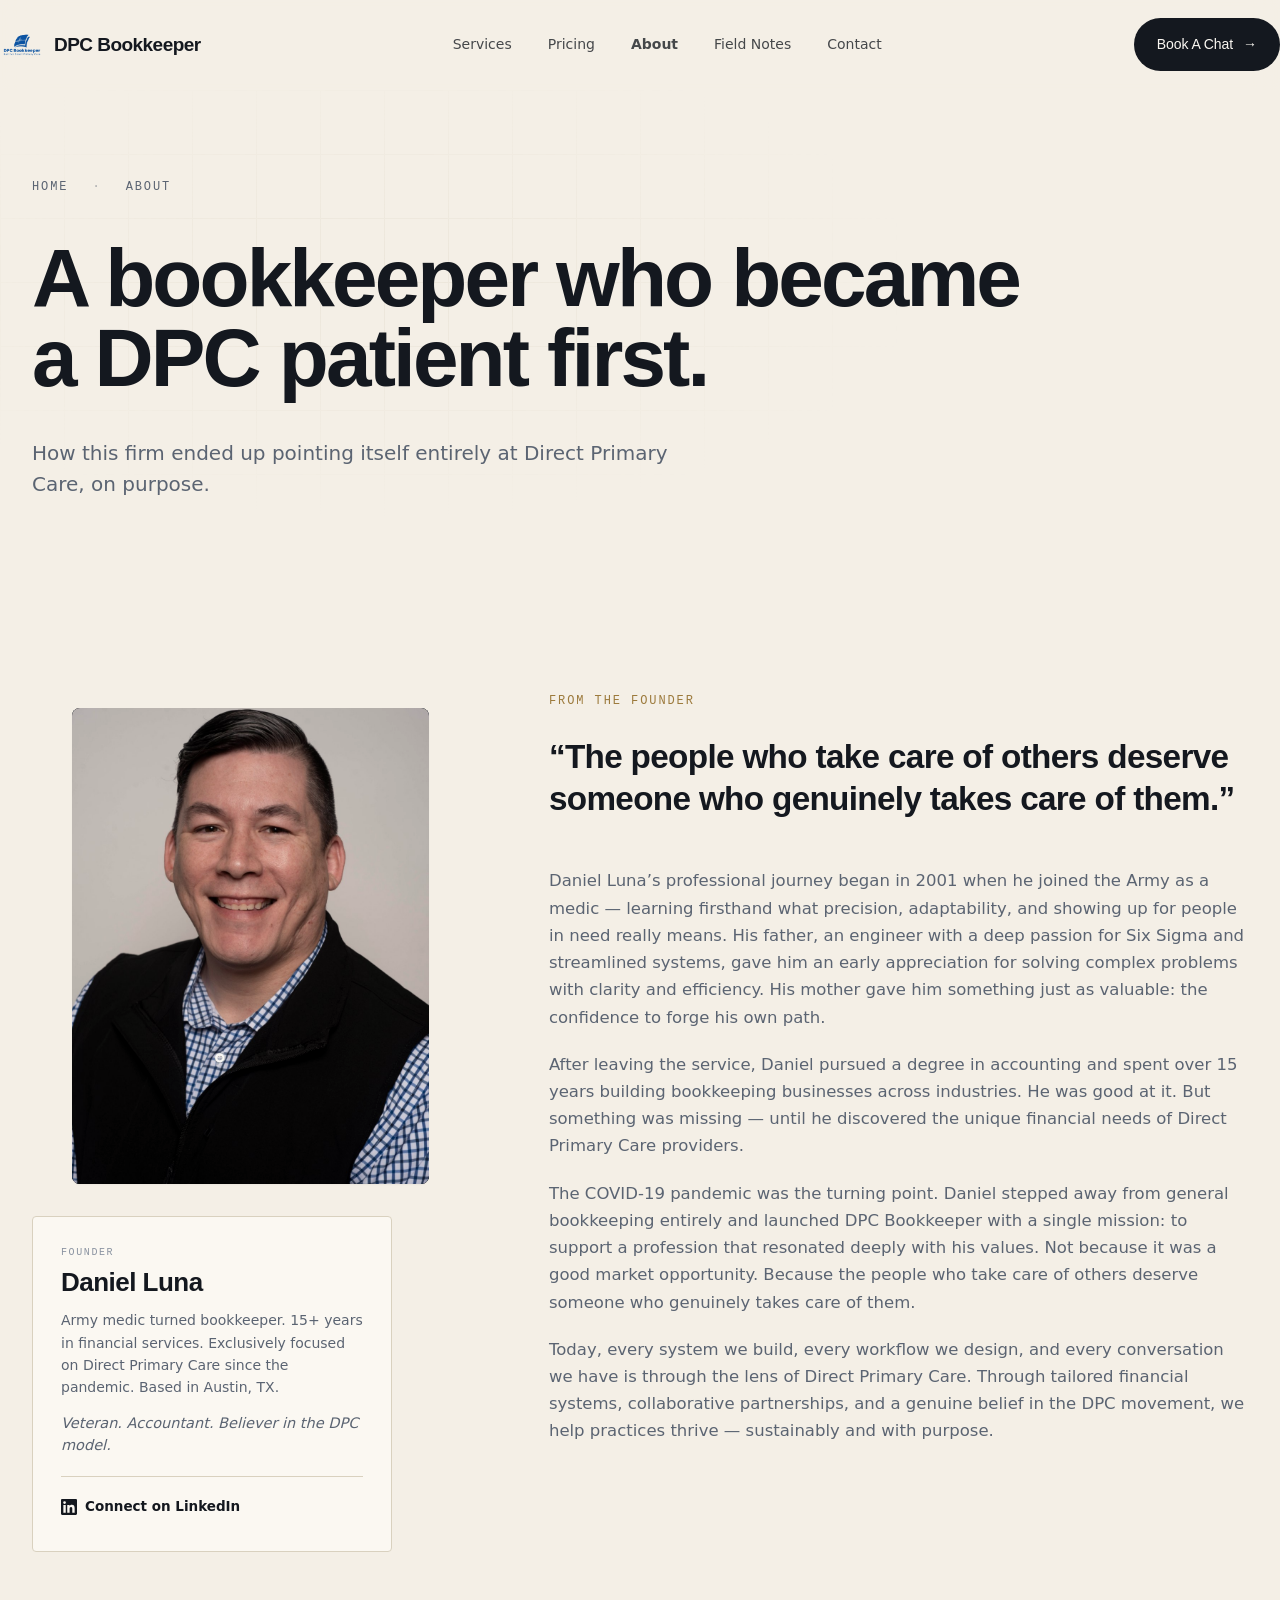
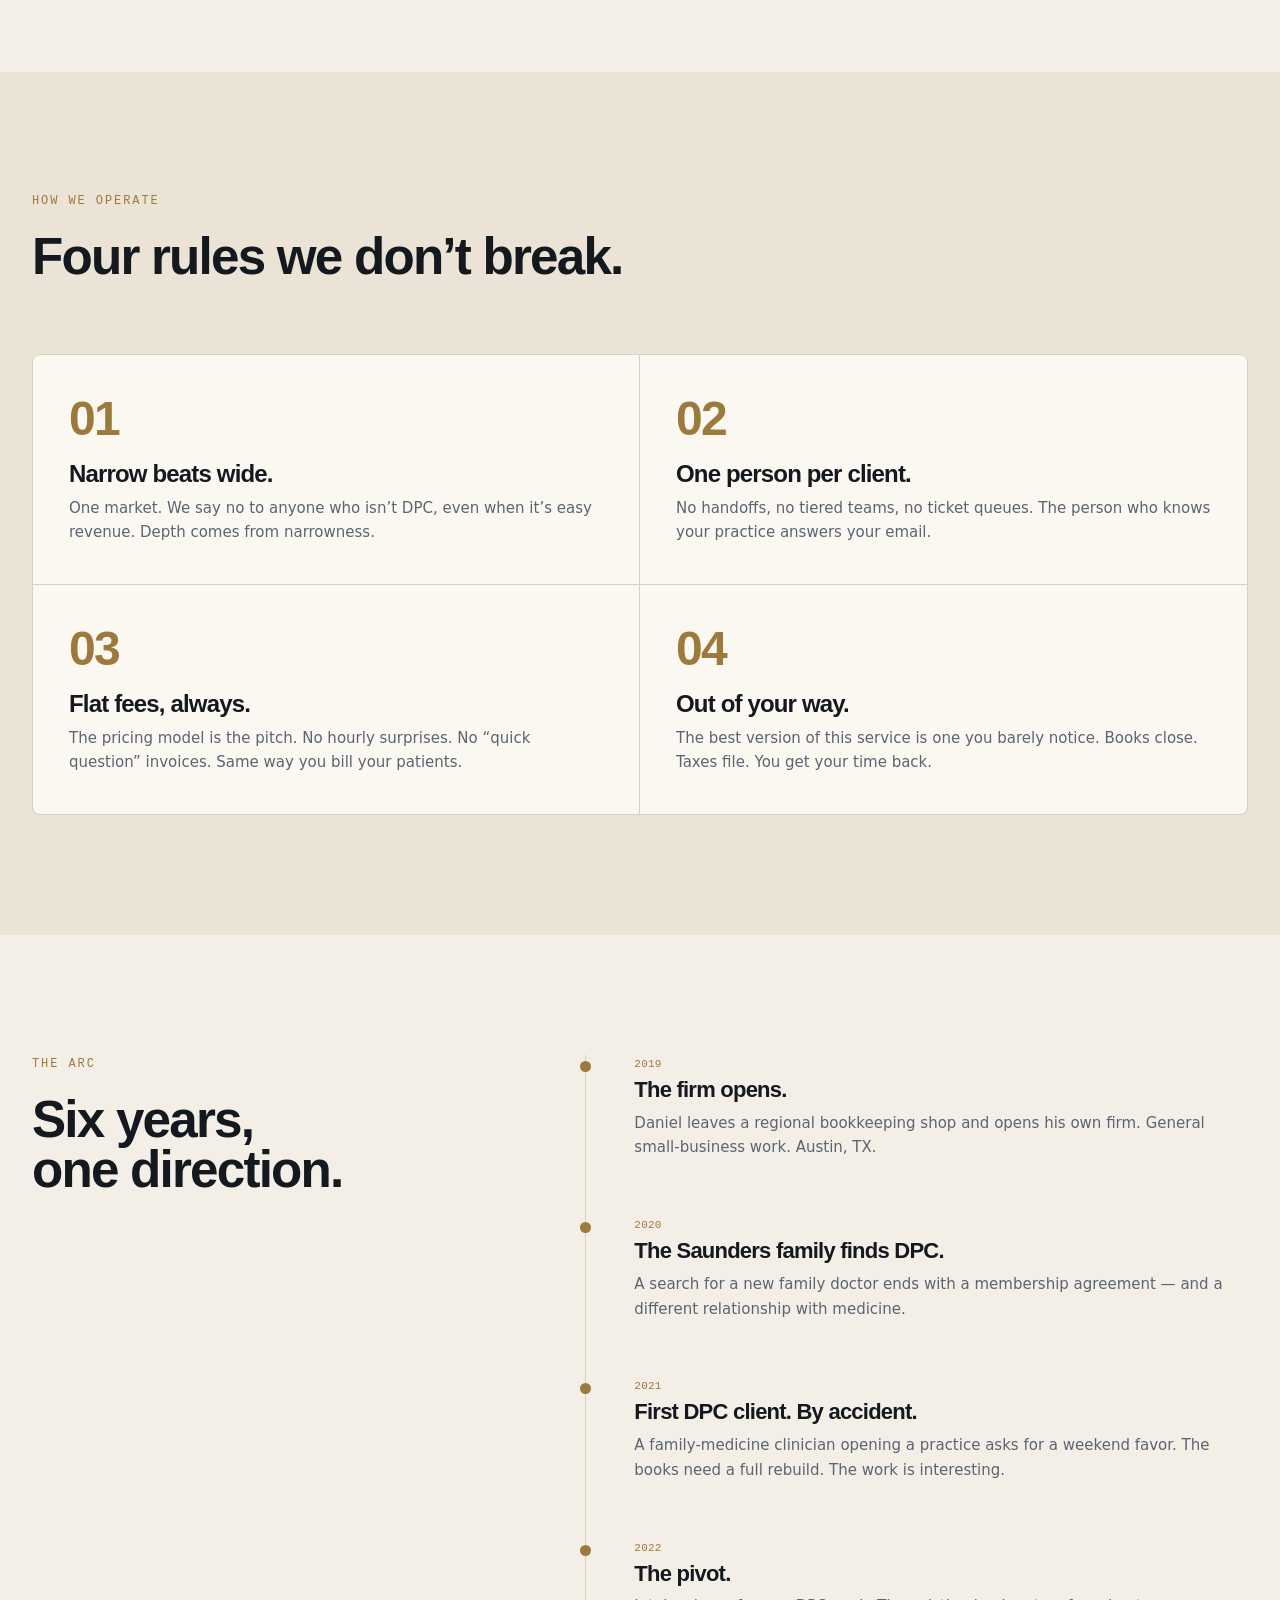
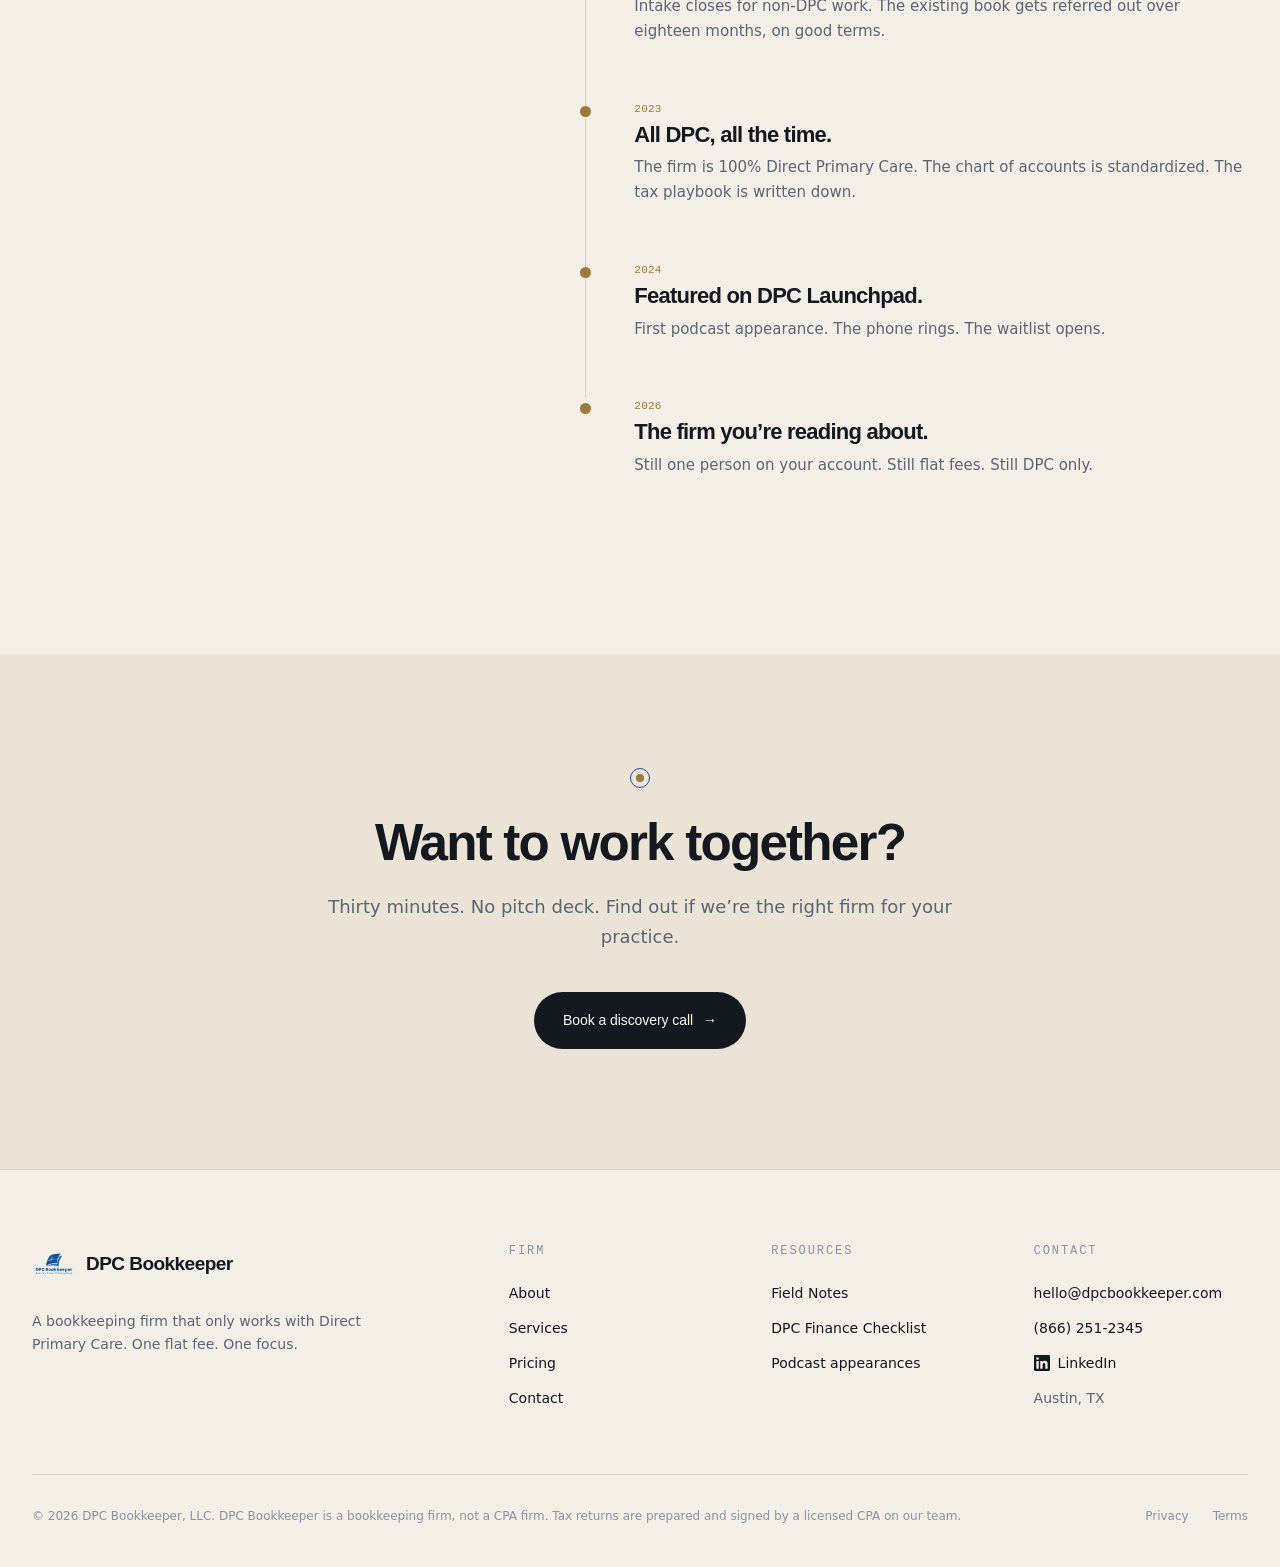
==== commit 199495a3: "Update from v3 design bundle: LinkedIn, About bio, Calendly embed, SEO - Footer on every page: phone" ====
--- a/about.html
+++ b/about.html
@@ -3,9 +3,21 @@
 <head>
 <meta charset="UTF-8" />
 <meta name="viewport" content="width=device-width, initial-scale=1" />
-<title>About &middot; DPC Bookkeeper</title>
-<link rel="stylesheet" href="styles.css?v=6" />
+<title>About Daniel Luna | DPC Bookkeeping Specialist, Austin TX</title>
+<link rel="stylesheet" href="styles.css?v=7" />
 <link rel="icon" type="image/svg+xml" href="assets/favicon.svg" />
+<script type="application/ld+json">
+{
+  "@context": "https://schema.org",
+  "@type": "Person",
+  "name": "Daniel Luna",
+  "jobTitle": "Founder, DPC Bookkeeper",
+  "telephone": "+1-866-251-2345",
+  "url": "https://dpcbookkeeper.com/about",
+  "sameAs": "https://www.linkedin.com/in/daniel-luna-bookkeeper/",
+  "worksFor": {"@type": "Organization", "name": "DPC Bookkeeper"}
+}
+</script>
 <style>
   .hero-grid-bg { position: absolute; inset: 0; background-image: linear-gradient(var(--safe-rule) 1px, transparent 1px), linear-gradient(90deg, var(--safe-rule) 1px, transparent 1px); background-size: 64px 64px; mask-image: radial-gradient(ellipse 60% 70% at 30% 40%, #000 0%, transparent 70%); -webkit-mask-image: radial-gradient(ellipse 60% 70% at 30% 40%, #000 0%, transparent 70%); opacity: .3; pointer-events: none; }
   .pulse-dot { display: inline-block; width: 8px; height: 8px; border-radius: 50%; background: #1D4DA0; position: relative; }
@@ -59,30 +71,30 @@
   <div class="container">
     <div style="display: grid; grid-template-columns: 1fr 1.6fr; gap: 80px; align-items: start;">
       <div>
-        <div class="portrait float-slow" style="max-width: 360px;">
-          <svg viewBox="0 0 200 250" style="position: absolute; inset: 0; width: 100%; height: 100%; opacity: 0.3;">
-            <path d="M100 90 L100 110 M90 100 L110 100" stroke="#EBE4D6" stroke-width="1.5"/>
-            <circle cx="100" cy="100" r="22" fill="none" stroke="#EBE4D6" stroke-width="0.8"/>
-          </svg>
-          <div class="mono" style="position: absolute; bottom: 20px; left: 20px; color: var(--safe-paper); opacity: 0.7; font-size: 11px;">[ DANIEL &middot; HEADSHOT TBD ]</div>
-        </div>
-        <div style="margin-top: 32px; padding: 24px; background: var(--safe-paper); border: 1px solid var(--safe-rule); border-radius: var(--radius-sm);">
+        <figure class="headshot float-slow" aria-label="Portrait of Daniel Luna, founder" style="max-width: 360px;">
+          <span class="headshot__fallback" aria-hidden="true">DL</span>
+          <img class="headshot__img" src="assets/daniel-luna-headshot.jpg" alt="Daniel Luna, founder of DPC Bookkeeper" onerror="this.dataset.loaded='false'" onload="this.dataset.loaded='true'" data-loaded="true" />
+        </figure>
+        <div style="margin-top: 32px; padding: 28px; background: var(--safe-paper); border: 1px solid var(--safe-rule); border-radius: var(--radius-sm); max-width: 360px;">
           <div class="mono fg-faint" style="font-size: 10px; letter-spacing: 0.16em; margin-bottom: 8px;">FOUNDER</div>
-          <div class="display" style="font-size: 24px;">Daniel</div>
-          <div class="fg-muted" style="font-size: 13px; margin-top: 6px;">Austin, TX &middot; Est. 2019</div>
+          <div class="display" style="font-size: 26px; letter-spacing: -0.02em;">Daniel Luna</div>
+          <p class="fg-muted" style="font-size: 14px; margin-top: 14px; line-height: 1.6;">Army medic turned bookkeeper. 15+ years in financial services. Exclusively focused on Direct Primary Care since the pandemic. Based in Austin, TX.</p>
+          <p style="font-style: italic; font-family: var(--safe-serif); color: var(--safe-ink-3); font-size: 14.5px; margin-top: 14px; line-height: 1.5;">Veteran. Accountant. Believer in the DPC model.</p>
+          <div style="margin-top: 20px; padding-top: 18px; border-top: 1px solid var(--safe-rule);">
+            <a href="https://www.linkedin.com/in/daniel-luna-bookkeeper/" target="_blank" rel="noopener" class="linkedin-link" style="font-size: 13.5px; font-weight: 600;"><svg class="linkedin-icon" viewBox="0 0 24 24" fill="currentColor" aria-hidden="true"><path d="M20.45 20.45h-3.55v-5.57c0-1.33-.02-3.04-1.85-3.04-1.85 0-2.13 1.45-2.13 2.94v5.67H9.37V9h3.41v1.56h.05c.47-.9 1.64-1.85 3.37-1.85 3.6 0 4.27 2.37 4.27 5.46v6.28zM5.34 7.43a2.06 2.06 0 11.001-4.121A2.06 2.06 0 015.34 7.43zM7.12 20.45H3.55V9h3.57v11.45zM22.22 0H1.77C.79 0 0 .77 0 1.72v20.56C0 23.23.79 24 1.77 24h20.45c.98 0 1.78-.77 1.78-1.72V1.72C24 .77 23.2 0 22.22 0z"/></svg>Connect on LinkedIn</a>
+          </div>
         </div>
       </div>
       <div>
         <div class="eyebrow fg-brass" style="margin-bottom: 24px;">FROM THE FOUNDER</div>
         <p class="display" style="font-size: clamp(26px, 2.6vw, 36px); line-height: 1.25; letter-spacing: -0.02em;">
-          &ldquo;I found DPC the same way most of your patients did &mdash; looking for better care for my own family. The values made sense. So I pointed my whole firm at it.&rdquo;
+          &ldquo;The people who take care of others deserve someone who genuinely takes care of them.&rdquo;
         </p>
         <div style="margin-top: 48px; font-size: 16.5px; line-height: 1.65; color: var(--safe-ink-3);">
-          <p>I studied accounting in college and spent my first decade keeping books for whoever would hire me &mdash; restaurants, cleaning companies, dental offices. I was good at it. I didn&rsquo;t love it.</p>
-          <p style="margin-top: 20px;">Then my wife and I went looking for a doctor who would pick up the phone. Someone with time. Someone who knew our kids&rsquo; names. We found DPC. It changed how our family used medicine.</p>
-          <p style="margin-top: 20px;">About a month later, a client &mdash; a family-medicine clinician opening a DPC &mdash; asked me to look at their books. The chart of accounts was wrong. The revenue was miscategorized. Their old CPA didn&rsquo;t know what a membership was. I fixed it over a weekend and realized: this will keep happening to hundreds of practices unless someone goes deep on it.</p>
-          <p style="margin-top: 20px;">So I did. I stopped taking new non-DPC clients and let attrition do the rest. Eighteen months later the firm was 100% DPC. It&rsquo;s been that way ever since.</p>
-          <p style="margin-top: 20px;">That&rsquo;s the whole story. No pivot deck, no venture round. Just a bookkeeper who became a patient, then built the firm his client should have had.</p>
+          <p>Daniel Luna&rsquo;s professional journey began in 2001 when he joined the Army as a medic &mdash; learning firsthand what precision, adaptability, and showing up for people in need really means. His father, an engineer with a deep passion for Six Sigma and streamlined systems, gave him an early appreciation for solving complex problems with clarity and efficiency. His mother gave him something just as valuable: the confidence to forge his own path.</p>
+          <p style="margin-top: 20px;">After leaving the service, Daniel pursued a degree in accounting and spent over 15 years building bookkeeping businesses across industries. He was good at it. But something was missing &mdash; until he discovered the unique financial needs of Direct Primary Care providers.</p>
+          <p style="margin-top: 20px;">The COVID-19 pandemic was the turning point. Daniel stepped away from general bookkeeping entirely and launched DPC Bookkeeper with a single mission: to support a profession that resonated deeply with his values. Not because it was a good market opportunity. Because the people who take care of others deserve someone who genuinely takes care of them.</p>
+          <p style="margin-top: 20px;">Today, every system we build, every workflow we design, and every conversation we have is through the lens of Direct Primary Care. Through tailored financial systems, collaborative partnerships, and a genuine belief in the DPC movement, we help practices thrive &mdash; sustainably and with purpose.</p>
         </div>
       </div>
     </div>
@@ -189,7 +201,7 @@
       </div>
       <div><div class="eyebrow fg-faint" style="margin-bottom: 20px;">FIRM</div><div class="stack gap-12" style="font-size: 14px;"><a href="about.html">About</a><a href="services.html">Services</a><a href="pricing.html">Pricing</a><a href="contact.html">Contact</a></div></div>
       <div><div class="eyebrow fg-faint" style="margin-bottom: 20px;">RESOURCES</div><div class="stack gap-12" style="font-size: 14px;"><a href="blog.html">Field Notes</a><a href="index.html#lead-magnet">DPC Finance Checklist</a><a href="#">Podcast appearances</a></div></div>
-      <div><div class="eyebrow fg-faint" style="margin-bottom: 20px;">CONTACT</div><div class="stack gap-12" style="font-size: 14px;"><a href="mailto:hello@dpcbookkeeper.com">hello@dpcbookkeeper.com</a><a href="tel:+18662512345">1-866-251-2345</a><span class="fg-muted">Austin, TX</span></div></div>
+      <div><div class="eyebrow fg-faint" style="margin-bottom: 20px;">CONTACT</div><div class="stack gap-12" style="font-size: 14px;"><a href="mailto:hello@dpcbookkeeper.com">hello@dpcbookkeeper.com</a><a href="tel:+18662512345">(866)&nbsp;251-2345</a><a href="https://www.linkedin.com/in/daniel-luna-bookkeeper/" target="_blank" rel="noopener" class="linkedin-link"><svg class="linkedin-icon" viewBox="0 0 24 24" fill="currentColor" aria-hidden="true"><path d="M20.45 20.45h-3.55v-5.57c0-1.33-.02-3.04-1.85-3.04-1.85 0-2.13 1.45-2.13 2.94v5.67H9.37V9h3.41v1.56h.05c.47-.9 1.64-1.85 3.37-1.85 3.6 0 4.27 2.37 4.27 5.46v6.28zM5.34 7.43a2.06 2.06 0 11.001-4.121A2.06 2.06 0 015.34 7.43zM7.12 20.45H3.55V9h3.57v11.45zM22.22 0H1.77C.79 0 0 .77 0 1.72v20.56C0 23.23.79 24 1.77 24h20.45c.98 0 1.78-.77 1.78-1.72V1.72C24 .77 23.2 0 22.22 0z"/></svg>LinkedIn</a><span class="fg-muted">Austin, TX</span></div></div>
     </div>
     <div style="display: flex; justify-content: space-between; padding-top: 32px; border-top: 1px solid var(--safe-rule); font-size: 12px; flex-wrap: wrap; gap: 16px;" class="fg-faint">
       <div>&copy; 2026 DPC Bookkeeper, LLC. DPC Bookkeeper is a bookkeeping firm, not a CPA firm. Tax returns are prepared and signed by a licensed CPA on our team.</div>
--- a/styles.css
+++ b/styles.css
@@ -65,7 +65,7 @@
   font-family: 'Poppins', ui-sans-serif, system-ui, -apple-system, sans-serif;
   font-weight: 400;
   font-size: 16px;
-  line-height: 1.6;
+  line-height: 1.65;
   -webkit-font-smoothing: antialiased;
   -moz-osx-font-smoothing: grayscale;
   text-rendering: optimizeLegibility;
@@ -245,12 +245,30 @@
   height: 100%;
   object-fit: cover;
   object-position: center 22%;
-  filter: sepia(14%) saturate(92%) contrast(104%) brightness(0.97);
+  filter: sepia(15%) contrast(105%) brightness(0.97);
   transition: filter 0.4s var(--ease);
   z-index: 2;
 }
 .headshot:hover .headshot__img {
-  filter: sepia(4%) saturate(100%) contrast(102%) brightness(1);
+  filter: sepia(5%) contrast(105%) brightness(0.97);
+}
+
+/* ---------- LinkedIn icon button ---------- */
+.linkedin-link {
+  display: inline-flex;
+  align-items: center;
+  gap: 8px;
+  color: inherit;
+  text-decoration: none;
+  transition: color 0.2s var(--ease);
+}
+.linkedin-link:hover { color: var(--safe-brass); }
+.linkedin-icon {
+  width: 16px;
+  height: 16px;
+  flex-shrink: 0;
+  display: inline-block;
+  vertical-align: middle;
 }
 .headshot__fallback {
   position: absolute;
